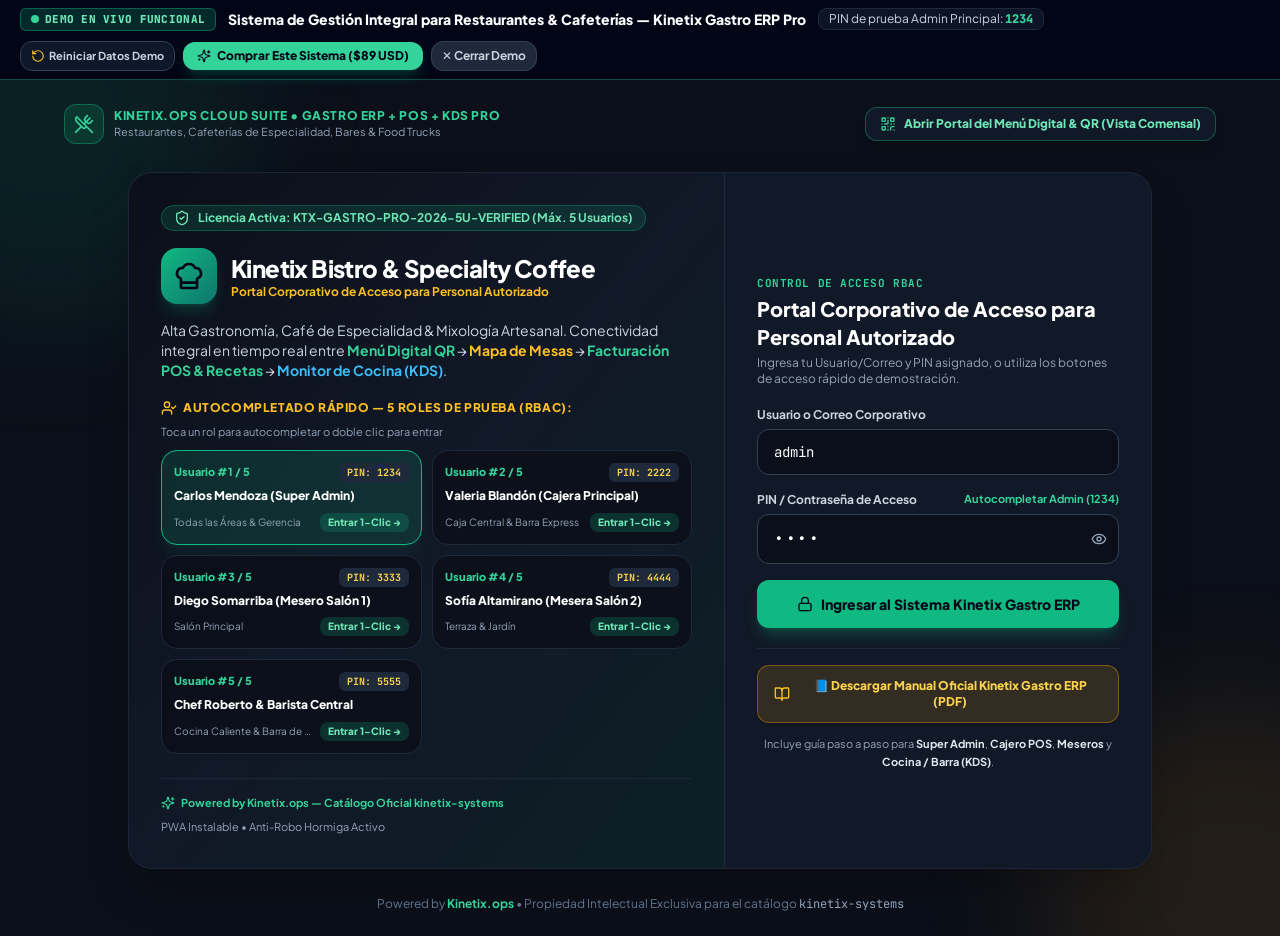
==== sistemas/gastro-erp/index.html @ 64ff5288 "feat(marketplace): add Kinetix Gastro ERP + POS + KDS Pro and scalable 3-col marketplace layout with" ====
<!doctype html>
<html lang="es" class="dark">
  <head>
    <meta charset="UTF-8" />
    <meta
      name="viewport"
      content="width=device-width, initial-scale=1.0, maximum-scale=5.0"
    />
    <meta name="theme-color" content="#0B0F19" />
    <meta
      name="description"
      content="Powered by Kinetix.ops — Sistema de Gestión Integral para Restaurantes & Cafeterías (ERP + POS + KDS Cloud & PWA Pro)"
    />
    <meta name="apple-mobile-web-app-capable" content="yes" />
    <meta
      name="apple-mobile-web-app-status-bar-style"
      content="black-translucent"
    />
    <meta name="apple-mobile-web-app-title" content="Kinetix Gastro ERP" />
    <link rel="icon" type="image/svg+xml" href="./kinetix-gastro-icon.svg" />
    <link rel="manifest" href="./manifest.json" />
    <link rel="preconnect" href="https://fonts.googleapis.com" />
    <link rel="preconnect" href="https://fonts.gstatic.com" crossorigin />
    <link
      href="https://fonts.googleapis.com/css2?family=JetBrains+Mono:wght@500;700;800&family=Plus+Jakarta+Sans:wght@400;500;600;700;800&display=swap"
      rel="stylesheet"
    />
    <title>
      Sistema de Gestión Integral para Restaurantes & Cafeterías — Kinetix Gastro ERP Pro
    </title>
    <script type="module" crossorigin src="./assets/index-q-E7dKR3.js"></script>
    <link rel="stylesheet" crossorigin href="./assets/index-CcGhxQI2.css">
  </head>
  <body class="bg-[#0B0F19] text-slate-100 antialiased selection:bg-emerald-500 selection:text-slate-950">
    <div id="root"></div>
  </body>
</html>
---- sistemas/gastro-erp/assets/index-CcGhxQI2.css ----
*,:before,:after{--tw-border-spacing-x: 0;--tw-border-spacing-y: 0;--tw-translate-x: 0;--tw-translate-y: 0;--tw-rotate: 0;--tw-skew-x: 0;--tw-skew-y: 0;--tw-scale-x: 1;--tw-scale-y: 1;--tw-pan-x: ;--tw-pan-y: ;--tw-pinch-zoom: ;--tw-scroll-snap-strictness: proximity;--tw-gradient-from-position: ;--tw-gradient-via-position: ;--tw-gradient-to-position: ;--tw-ordinal: ;--tw-slashed-zero: ;--tw-numeric-figure: ;--tw-numeric-spacing: ;--tw-numeric-fraction: ;--tw-ring-inset: ;--tw-ring-offset-width: 0px;--tw-ring-offset-color: #fff;--tw-ring-color: rgb(59 130 246 / .5);--tw-ring-offset-shadow: 0 0 #0000;--tw-ring-shadow: 0 0 #0000;--tw-shadow: 0 0 #0000;--tw-shadow-colored: 0 0 #0000;--tw-blur: ;--tw-brightness: ;--tw-contrast: ;--tw-grayscale: ;--tw-hue-rotate: ;--tw-invert: ;--tw-saturate: ;--tw-sepia: ;--tw-drop-shadow: ;--tw-backdrop-blur: ;--tw-backdrop-brightness: ;--tw-backdrop-contrast: ;--tw-backdrop-grayscale: ;--tw-backdrop-hue-rotate: ;--tw-backdrop-invert: ;--tw-backdrop-opacity: ;--tw-backdrop-saturate: ;--tw-backdrop-sepia: ;--tw-contain-size: ;--tw-contain-layout: ;--tw-contain-paint: ;--tw-contain-style: }::backdrop{--tw-border-spacing-x: 0;--tw-border-spacing-y: 0;--tw-translate-x: 0;--tw-translate-y: 0;--tw-rotate: 0;--tw-skew-x: 0;--tw-skew-y: 0;--tw-scale-x: 1;--tw-scale-y: 1;--tw-pan-x: ;--tw-pan-y: ;--tw-pinch-zoom: ;--tw-scroll-snap-strictness: proximity;--tw-gradient-from-position: ;--tw-gradient-via-position: ;--tw-gradient-to-position: ;--tw-ordinal: ;--tw-slashed-zero: ;--tw-numeric-figure: ;--tw-numeric-spacing: ;--tw-numeric-fraction: ;--tw-ring-inset: ;--tw-ring-offset-width: 0px;--tw-ring-offset-color: #fff;--tw-ring-color: rgb(59 130 246 / .5);--tw-ring-offset-shadow: 0 0 #0000;--tw-ring-shadow: 0 0 #0000;--tw-shadow: 0 0 #0000;--tw-shadow-colored: 0 0 #0000;--tw-blur: ;--tw-brightness: ;--tw-contrast: ;--tw-grayscale: ;--tw-hue-rotate: ;--tw-invert: ;--tw-saturate: ;--tw-sepia: ;--tw-drop-shadow: ;--tw-backdrop-blur: ;--tw-backdrop-brightness: ;--tw-backdrop-contrast: ;--tw-backdrop-grayscale: ;--tw-backdrop-hue-rotate: ;--tw-backdrop-invert: ;--tw-backdrop-opacity: ;--tw-backdrop-saturate: ;--tw-backdrop-sepia: ;--tw-contain-size: ;--tw-contain-layout: ;--tw-contain-paint: ;--tw-contain-style: }*,:before,:after{box-sizing:border-box;border-width:0;border-style:solid;border-color:#e5e7eb}:before,:after{--tw-content: ""}html,:host{line-height:1.5;-webkit-text-size-adjust:100%;-moz-tab-size:4;-o-tab-size:4;tab-size:4;font-family:Plus Jakarta Sans,Inter,system-ui,sans-serif;font-feature-settings:normal;font-variation-settings:normal;-webkit-tap-highlight-color:transparent}body{margin:0;line-height:inherit}hr{height:0;color:inherit;border-top-width:1px}abbr:where([title]){-webkit-text-decoration:underline dotted;text-decoration:underline dotted}h1,h2,h3,h4,h5,h6{font-size:inherit;font-weight:inherit}a{color:inherit;text-decoration:inherit}b,strong{font-weight:bolder}code,kbd,samp,pre{font-family:JetBrains Mono,monospace;font-feature-settings:normal;font-variation-settings:normal;font-size:1em}small{font-size:80%}sub,sup{font-size:75%;line-height:0;position:relative;vertical-align:baseline}sub{bottom:-.25em}sup{top:-.5em}table{text-indent:0;border-color:inherit;border-collapse:collapse}button,input,optgroup,select,textarea{font-family:inherit;font-feature-settings:inherit;font-variation-settings:inherit;font-size:100%;font-weight:inherit;line-height:inherit;letter-spacing:inherit;color:inherit;margin:0;padding:0}button,select{text-transform:none}button,input:where([type=button]),input:where([type=reset]),input:where([type=submit]){-webkit-appearance:button;background-color:transparent;background-image:none}:-moz-focusring{outline:auto}:-moz-ui-invalid{box-shadow:none}progress{vertical-align:baseline}::-webkit-inner-spin-button,::-webkit-outer-spin-button{height:auto}[type=search]{-webkit-appearance:textfield;outline-offset:-2px}::-webkit-search-decoration{-webkit-appearance:none}::-webkit-file-upload-button{-webkit-appearance:button;font:inherit}summary{display:list-item}blockquote,dl,dd,h1,h2,h3,h4,h5,h6,hr,figure,p,pre{margin:0}fieldset{margin:0;padding:0}legend{padding:0}ol,ul,menu{list-style:none;margin:0;padding:0}dialog{padding:0}textarea{resize:vertical}input::-moz-placeholder,textarea::-moz-placeholder{opacity:1;color:#9ca3af}input::placeholder,textarea::placeholder{opacity:1;color:#9ca3af}button,[role=button]{cursor:pointer}:disabled{cursor:default}img,svg,video,canvas,audio,iframe,embed,object{display:block;vertical-align:middle}img,video{max-width:100%;height:auto}[hidden]:where(:not([hidden=until-found])){display:none}html{font-family:Plus Jakarta Sans,system-ui,-apple-system,sans-serif;scroll-behavior:smooth}body{--tw-bg-opacity: 1;background-color:rgb(241 245 249 / var(--tw-bg-opacity, 1));--tw-text-opacity: 1;color:rgb(15 23 42 / var(--tw-text-opacity, 1));-webkit-font-smoothing:antialiased;-moz-osx-font-smoothing:grayscale}body:is(.dark *){--tw-bg-opacity: 1;background-color:rgb(11 15 25 / var(--tw-bg-opacity, 1));--tw-text-opacity: 1;color:rgb(241 245 249 / var(--tw-text-opacity, 1))}body{overflow-x:hidden}.pointer-events-none{pointer-events:none}.visible{visibility:visible}.fixed{position:fixed}.absolute{position:absolute}.relative{position:relative}.sticky{position:sticky}.inset-0{top:0;right:0;bottom:0;left:0}.inset-x-0{left:0;right:0}.-bottom-36{bottom:-9rem}.-left-36{left:-9rem}.-right-36{right:-9rem}.-top-36{top:-9rem}.bottom-0{bottom:0}.bottom-16{bottom:4rem}.bottom-2{bottom:.5rem}.bottom-2\.5{bottom:.625rem}.bottom-4{bottom:1rem}.left-2{left:.5rem}.left-2\.5{left:.625rem}.left-3{left:.75rem}.left-3\.5{left:.875rem}.left-4{left:1rem}.right-2{right:.5rem}.right-2\.5{right:.625rem}.right-3{right:.75rem}.right-4{right:1rem}.right-5{right:1.25rem}.top-0{top:0}.top-1\/2{top:50%}.top-2{top:.5rem}.top-2\.5{top:.625rem}.top-5{top:1.25rem}.top-\[41px\]{top:41px}.z-10{z-index:10}.z-30{z-index:30}.z-40{z-index:40}.z-50{z-index:50}.col-span-2{grid-column:span 2 / span 2}.mx-auto{margin-left:auto;margin-right:auto}.my-6{margin-top:1.5rem;margin-bottom:1.5rem}.my-auto{margin-top:auto;margin-bottom:auto}.mb-0\.5{margin-bottom:.125rem}.mb-1{margin-bottom:.25rem}.mb-1\.5{margin-bottom:.375rem}.mb-4{margin-bottom:1rem}.mb-5{margin-bottom:1.25rem}.mt-0\.5{margin-top:.125rem}.mt-1{margin-top:.25rem}.mt-5{margin-top:1.25rem}.line-clamp-2{overflow:hidden;display:-webkit-box;-webkit-box-orient:vertical;-webkit-line-clamp:2}.block{display:block}.inline-block{display:inline-block}.flex{display:flex}.inline-flex{display:inline-flex}.table{display:table}.grid{display:grid}.hidden{display:none}.h-10{height:2.5rem}.h-11{height:2.75rem}.h-12{height:3rem}.h-14{height:3.5rem}.h-2{height:.5rem}.h-2\.5{height:.625rem}.h-20{height:5rem}.h-28{height:7rem}.h-3{height:.75rem}.h-3\.5{height:.875rem}.h-36{height:9rem}.h-4{height:1rem}.h-44{height:11rem}.h-5{height:1.25rem}.h-6{height:1.5rem}.h-7{height:1.75rem}.h-8{height:2rem}.h-9{height:2.25rem}.h-96{height:24rem}.h-full{height:100%}.max-h-48{max-height:12rem}.max-h-56{max-height:14rem}.max-h-60{max-height:15rem}.max-h-64{max-height:16rem}.max-h-96{max-height:24rem}.max-h-\[520px\]{max-height:520px}.max-h-\[540px\]{max-height:540px}.max-h-\[560px\]{max-height:560px}.max-h-\[62vh\]{max-height:62vh}.max-h-\[640px\]{max-height:640px}.max-h-\[92vh\]{max-height:92vh}.min-h-\[calc\(100vh-44px\)\]{min-height:calc(100vh - 44px)}.min-h-screen{min-height:100vh}.w-10{width:2.5rem}.w-11{width:2.75rem}.w-12{width:3rem}.w-14{width:3.5rem}.w-16{width:4rem}.w-2{width:.5rem}.w-2\.5{width:.625rem}.w-20{width:5rem}.w-3{width:.75rem}.w-3\.5{width:.875rem}.w-4{width:1rem}.w-44{width:11rem}.w-5{width:1.25rem}.w-56{width:14rem}.w-6{width:1.5rem}.w-7{width:1.75rem}.w-8{width:2rem}.w-80{width:20rem}.w-9{width:2.25rem}.w-96{width:24rem}.w-\[240px\]{width:240px}.w-\[310px\]{width:310px}.w-full{width:100%}.min-w-0{min-width:0px}.max-w-2xl{max-width:42rem}.max-w-3xl{max-width:48rem}.max-w-5xl{max-width:64rem}.max-w-6xl{max-width:72rem}.max-w-\[140px\]{max-width:140px}.max-w-\[1600px\]{max-width:1600px}.max-w-\[180px\]{max-width:180px}.max-w-\[88vw\]{max-width:88vw}.max-w-full{max-width:100%}.max-w-lg{max-width:32rem}.max-w-md{max-width:28rem}.max-w-sm{max-width:24rem}.flex-1{flex:1 1 0%}.shrink-0{flex-shrink:0}.-translate-y-1\/2{--tw-translate-y: -50%;transform:translate(var(--tw-translate-x),var(--tw-translate-y)) rotate(var(--tw-rotate)) skew(var(--tw-skew-x)) skewY(var(--tw-skew-y)) scaleX(var(--tw-scale-x)) scaleY(var(--tw-scale-y))}.scale-\[1\.01\]{--tw-scale-x: 1.01;--tw-scale-y: 1.01;transform:translate(var(--tw-translate-x),var(--tw-translate-y)) rotate(var(--tw-rotate)) skew(var(--tw-skew-x)) skewY(var(--tw-skew-y)) scaleX(var(--tw-scale-x)) scaleY(var(--tw-scale-y))}@keyframes bounce{0%,to{transform:translateY(-25%);animation-timing-function:cubic-bezier(.8,0,1,1)}50%{transform:none;animation-timing-function:cubic-bezier(0,0,.2,1)}}.animate-bounce{animation:bounce 1s infinite}@keyframes ping{75%,to{transform:scale(2);opacity:0}}.animate-ping{animation:ping 1s cubic-bezier(0,0,.2,1) infinite}@keyframes pulse{50%{opacity:.5}}.animate-pulse{animation:pulse 2s cubic-bezier(.4,0,.6,1) infinite}@keyframes spin{to{transform:rotate(360deg)}}.animate-spin{animation:spin 1s linear infinite}.cursor-pointer{cursor:pointer}.select-none{-webkit-user-select:none;-moz-user-select:none;user-select:none}.grid-cols-1{grid-template-columns:repeat(1,minmax(0,1fr))}.grid-cols-2{grid-template-columns:repeat(2,minmax(0,1fr))}.grid-cols-3{grid-template-columns:repeat(3,minmax(0,1fr))}.flex-col{flex-direction:column}.flex-wrap{flex-wrap:wrap}.items-start{align-items:flex-start}.items-end{align-items:flex-end}.items-center{align-items:center}.justify-end{justify-content:flex-end}.justify-center{justify-content:center}.justify-between{justify-content:space-between}.justify-around{justify-content:space-around}.gap-0\.5{gap:.125rem}.gap-1{gap:.25rem}.gap-1\.5{gap:.375rem}.gap-2{gap:.5rem}.gap-2\.5{gap:.625rem}.gap-3{gap:.75rem}.gap-3\.5{gap:.875rem}.gap-4{gap:1rem}.gap-5{gap:1.25rem}.gap-6{gap:1.5rem}.space-y-0\.5>:not([hidden])~:not([hidden]){--tw-space-y-reverse: 0;margin-top:calc(.125rem * calc(1 - var(--tw-space-y-reverse)));margin-bottom:calc(.125rem * var(--tw-space-y-reverse))}.space-y-1>:not([hidden])~:not([hidden]){--tw-space-y-reverse: 0;margin-top:calc(.25rem * calc(1 - var(--tw-space-y-reverse)));margin-bottom:calc(.25rem * var(--tw-space-y-reverse))}.space-y-1\.5>:not([hidden])~:not([hidden]){--tw-space-y-reverse: 0;margin-top:calc(.375rem * calc(1 - var(--tw-space-y-reverse)));margin-bottom:calc(.375rem * var(--tw-space-y-reverse))}.space-y-2>:not([hidden])~:not([hidden]){--tw-space-y-reverse: 0;margin-top:calc(.5rem * calc(1 - var(--tw-space-y-reverse)));margin-bottom:calc(.5rem * var(--tw-space-y-reverse))}.space-y-2\.5>:not([hidden])~:not([hidden]){--tw-space-y-reverse: 0;margin-top:calc(.625rem * calc(1 - var(--tw-space-y-reverse)));margin-bottom:calc(.625rem * var(--tw-space-y-reverse))}.space-y-3>:not([hidden])~:not([hidden]){--tw-space-y-reverse: 0;margin-top:calc(.75rem * calc(1 - var(--tw-space-y-reverse)));margin-bottom:calc(.75rem * var(--tw-space-y-reverse))}.space-y-3\.5>:not([hidden])~:not([hidden]){--tw-space-y-reverse: 0;margin-top:calc(.875rem * calc(1 - var(--tw-space-y-reverse)));margin-bottom:calc(.875rem * var(--tw-space-y-reverse))}.space-y-4>:not([hidden])~:not([hidden]){--tw-space-y-reverse: 0;margin-top:calc(1rem * calc(1 - var(--tw-space-y-reverse)));margin-bottom:calc(1rem * var(--tw-space-y-reverse))}.space-y-5>:not([hidden])~:not([hidden]){--tw-space-y-reverse: 0;margin-top:calc(1.25rem * calc(1 - var(--tw-space-y-reverse)));margin-bottom:calc(1.25rem * var(--tw-space-y-reverse))}.space-y-6>:not([hidden])~:not([hidden]){--tw-space-y-reverse: 0;margin-top:calc(1.5rem * calc(1 - var(--tw-space-y-reverse)));margin-bottom:calc(1.5rem * var(--tw-space-y-reverse))}.space-y-8>:not([hidden])~:not([hidden]){--tw-space-y-reverse: 0;margin-top:calc(2rem * calc(1 - var(--tw-space-y-reverse)));margin-bottom:calc(2rem * var(--tw-space-y-reverse))}.overflow-hidden{overflow:hidden}.overflow-y-auto{overflow-y:auto}.truncate{overflow:hidden;text-overflow:ellipsis;white-space:nowrap}.whitespace-pre-line{white-space:pre-line}.break-words{overflow-wrap:break-word}.rounded{border-radius:.25rem}.rounded-2xl{border-radius:1rem}.rounded-3xl{border-radius:1.5rem}.rounded-full{border-radius:9999px}.rounded-lg{border-radius:.5rem}.rounded-md{border-radius:.375rem}.rounded-xl{border-radius:.75rem}.border{border-width:1px}.border-2{border-width:2px}.border-4{border-width:4px}.border-b{border-bottom-width:1px}.border-r{border-right-width:1px}.border-t{border-top-width:1px}.border-t-2{border-top-width:2px}.border-dashed{border-style:dashed}.border-amber-400{--tw-border-opacity: 1;border-color:rgb(251 191 36 / var(--tw-border-opacity, 1))}.border-amber-500{--tw-border-opacity: 1;border-color:rgb(245 158 11 / var(--tw-border-opacity, 1))}.border-amber-500\/30{border-color:#f59e0b4d}.border-amber-500\/40{border-color:#f59e0b66}.border-amber-500\/50{border-color:#f59e0b80}.border-amber-500\/60{border-color:#f59e0b99}.border-amber-500\/70{border-color:#f59e0bb3}.border-black{--tw-border-opacity: 1;border-color:rgb(0 0 0 / var(--tw-border-opacity, 1))}.border-emerald-400{--tw-border-opacity: 1;border-color:rgb(52 211 153 / var(--tw-border-opacity, 1))}.border-emerald-500{--tw-border-opacity: 1;border-color:rgb(16 185 129 / var(--tw-border-opacity, 1))}.border-emerald-500\/30{border-color:#10b9814d}.border-emerald-500\/40{border-color:#10b98166}.border-emerald-500\/50{border-color:#10b98180}.border-rose-500{--tw-border-opacity: 1;border-color:rgb(244 63 94 / var(--tw-border-opacity, 1))}.border-rose-500\/30{border-color:#f43f5e4d}.border-rose-500\/40{border-color:#f43f5e66}.border-rose-500\/50{border-color:#f43f5e80}.border-rose-500\/80{border-color:#f43f5ecc}.border-sky-400{--tw-border-opacity: 1;border-color:rgb(56 189 248 / var(--tw-border-opacity, 1))}.border-sky-500\/30{border-color:#0ea5e94d}.border-sky-500\/50{border-color:#0ea5e980}.border-sky-500\/60{border-color:#0ea5e999}.border-slate-200{--tw-border-opacity: 1;border-color:rgb(226 232 240 / var(--tw-border-opacity, 1))}.border-slate-300{--tw-border-opacity: 1;border-color:rgb(203 213 225 / var(--tw-border-opacity, 1))}.border-slate-300\/30{border-color:#cbd5e14d}.border-slate-300\/40{border-color:#cbd5e166}.border-slate-400{--tw-border-opacity: 1;border-color:rgb(148 163 184 / var(--tw-border-opacity, 1))}.border-slate-700{--tw-border-opacity: 1;border-color:rgb(51 65 85 / var(--tw-border-opacity, 1))}.border-slate-800{--tw-border-opacity: 1;border-color:rgb(30 41 59 / var(--tw-border-opacity, 1))}.border-slate-800\/80{border-color:#1e293bcc}.border-slate-800\/90{border-color:#1e293be6}.border-slate-900{--tw-border-opacity: 1;border-color:rgb(15 23 42 / var(--tw-border-opacity, 1))}.border-yellow-300\/80{border-color:#fde047cc}.bg-\[\#0B0F19\]{--tw-bg-opacity: 1;background-color:rgb(11 15 25 / var(--tw-bg-opacity, 1))}.bg-\[\#0B0F19\]\/85{background-color:#0b0f19d9}.bg-\[\#111827\]{--tw-bg-opacity: 1;background-color:rgb(17 24 39 / var(--tw-bg-opacity, 1))}.bg-amber-500{--tw-bg-opacity: 1;background-color:rgb(245 158 11 / var(--tw-bg-opacity, 1))}.bg-amber-500\/10{background-color:#f59e0b1a}.bg-amber-500\/15{background-color:#f59e0b26}.bg-amber-500\/20{background-color:#f59e0b33}.bg-amber-950\/95{background-color:#451a03f2}.bg-black\/25{background-color:#00000040}.bg-black\/75{background-color:#000000bf}.bg-black\/80{background-color:#000c}.bg-black\/85{background-color:#000000d9}.bg-emerald-400{--tw-bg-opacity: 1;background-color:rgb(52 211 153 / var(--tw-bg-opacity, 1))}.bg-emerald-500{--tw-bg-opacity: 1;background-color:rgb(16 185 129 / var(--tw-bg-opacity, 1))}.bg-emerald-500\/10{background-color:#10b9811a}.bg-emerald-500\/15{background-color:#10b98126}.bg-emerald-500\/20{background-color:#10b98133}.bg-emerald-500\/25{background-color:#10b98140}.bg-emerald-600{--tw-bg-opacity: 1;background-color:rgb(5 150 105 / var(--tw-bg-opacity, 1))}.bg-emerald-950\/95{background-color:#022c22f2}.bg-rose-500{--tw-bg-opacity: 1;background-color:rgb(244 63 94 / var(--tw-bg-opacity, 1))}.bg-rose-500\/10{background-color:#f43f5e1a}.bg-rose-500\/15{background-color:#f43f5e26}.bg-rose-500\/20{background-color:#f43f5e33}.bg-rose-500\/5{background-color:#f43f5e0d}.bg-rose-600{--tw-bg-opacity: 1;background-color:rgb(225 29 72 / var(--tw-bg-opacity, 1))}.bg-rose-950\/95{background-color:#4c0519f2}.bg-sky-400{--tw-bg-opacity: 1;background-color:rgb(56 189 248 / var(--tw-bg-opacity, 1))}.bg-sky-500{--tw-bg-opacity: 1;background-color:rgb(14 165 233 / var(--tw-bg-opacity, 1))}.bg-sky-500\/15{background-color:#0ea5e926}.bg-sky-500\/20{background-color:#0ea5e933}.bg-sky-950\/95{background-color:#082f49f2}.bg-slate-100{--tw-bg-opacity: 1;background-color:rgb(241 245 249 / var(--tw-bg-opacity, 1))}.bg-slate-100\/50{background-color:#f1f5f980}.bg-slate-200{--tw-bg-opacity: 1;background-color:rgb(226 232 240 / var(--tw-bg-opacity, 1))}.bg-slate-50{--tw-bg-opacity: 1;background-color:rgb(248 250 252 / var(--tw-bg-opacity, 1))}.bg-slate-50\/70{background-color:#f8fafcb3}.bg-slate-700{--tw-bg-opacity: 1;background-color:rgb(51 65 85 / var(--tw-bg-opacity, 1))}.bg-slate-800{--tw-bg-opacity: 1;background-color:rgb(30 41 59 / var(--tw-bg-opacity, 1))}.bg-slate-800\/80{background-color:#1e293bcc}.bg-slate-900{--tw-bg-opacity: 1;background-color:rgb(15 23 42 / var(--tw-bg-opacity, 1))}.bg-slate-900\/90{background-color:#0f172ae6}.bg-slate-950{--tw-bg-opacity: 1;background-color:rgb(2 6 23 / var(--tw-bg-opacity, 1))}.bg-slate-950\/20{background-color:#02061733}.bg-slate-950\/80{background-color:#020617cc}.bg-slate-950\/85{background-color:#020617d9}.bg-slate-950\/90{background-color:#020617e6}.bg-slate-950\/95{background-color:#020617f2}.bg-transparent{background-color:transparent}.bg-white{--tw-bg-opacity: 1;background-color:rgb(255 255 255 / var(--tw-bg-opacity, 1))}.bg-white\/95{background-color:#fffffff2}.bg-gradient-to-br{background-image:linear-gradient(to bottom right,var(--tw-gradient-stops))}.bg-gradient-to-r{background-image:linear-gradient(to right,var(--tw-gradient-stops))}.from-\[\#0B0F19\]{--tw-gradient-from: #0B0F19 var(--tw-gradient-from-position);--tw-gradient-to: rgb(11 15 25 / 0) var(--tw-gradient-to-position);--tw-gradient-stops: var(--tw-gradient-from), var(--tw-gradient-to)}.from-\[\#111827\]{--tw-gradient-from: #111827 var(--tw-gradient-from-position);--tw-gradient-to: rgb(17 24 39 / 0) var(--tw-gradient-to-position);--tw-gradient-stops: var(--tw-gradient-from), var(--tw-gradient-to)}.from-\[\#ffc439\]{--tw-gradient-from: #ffc439 var(--tw-gradient-from-position);--tw-gradient-to: rgb(255 196 57 / 0) var(--tw-gradient-to-position);--tw-gradient-stops: var(--tw-gradient-from), var(--tw-gradient-to)}.from-emerald-400{--tw-gradient-from: #34d399 var(--tw-gradient-from-position);--tw-gradient-to: rgb(52 211 153 / 0) var(--tw-gradient-to-position);--tw-gradient-stops: var(--tw-gradient-from), var(--tw-gradient-to)}.from-emerald-500{--tw-gradient-from: #10b981 var(--tw-gradient-from-position);--tw-gradient-to: rgb(16 185 129 / 0) var(--tw-gradient-to-position);--tw-gradient-stops: var(--tw-gradient-from), var(--tw-gradient-to)}.via-\[\#0B0F19\]{--tw-gradient-to: rgb(11 15 25 / 0) var(--tw-gradient-to-position);--tw-gradient-stops: var(--tw-gradient-from), #0B0F19 var(--tw-gradient-via-position), var(--tw-gradient-to)}.via-\[\#111827\]{--tw-gradient-to: rgb(17 24 39 / 0) var(--tw-gradient-to-position);--tw-gradient-stops: var(--tw-gradient-from), #111827 var(--tw-gradient-via-position), var(--tw-gradient-to)}.via-\[\#ffb700\]{--tw-gradient-to: rgb(255 183 0 / 0) var(--tw-gradient-to-position);--tw-gradient-stops: var(--tw-gradient-from), #ffb700 var(--tw-gradient-via-position), var(--tw-gradient-to)}.via-teal-300{--tw-gradient-to: rgb(94 234 212 / 0) var(--tw-gradient-to-position);--tw-gradient-stops: var(--tw-gradient-from), #5eead4 var(--tw-gradient-via-position), var(--tw-gradient-to)}.to-\[\#f59e0b\]{--tw-gradient-to: #f59e0b var(--tw-gradient-to-position)}.to-cyan-400{--tw-gradient-to: #22d3ee var(--tw-gradient-to-position)}.to-emerald-950\/35{--tw-gradient-to: rgb(2 44 34 / .35) var(--tw-gradient-to-position)}.to-emerald-950\/60{--tw-gradient-to: rgb(2 44 34 / .6) var(--tw-gradient-to-position)}.to-emerald-950\/70{--tw-gradient-to: rgb(2 44 34 / .7) var(--tw-gradient-to-position)}.to-slate-900{--tw-gradient-to: #0f172a var(--tw-gradient-to-position)}.to-teal-700{--tw-gradient-to: #0f766e var(--tw-gradient-to-position)}.fill-amber-400{fill:#fbbf24}.object-contain{-o-object-fit:contain;object-fit:contain}.object-cover{-o-object-fit:cover;object-fit:cover}.p-1{padding:.25rem}.p-1\.5{padding:.375rem}.p-10{padding:2.5rem}.p-12{padding:3rem}.p-2{padding:.5rem}.p-2\.5{padding:.625rem}.p-3{padding:.75rem}.p-3\.5{padding:.875rem}.p-4{padding:1rem}.p-5{padding:1.25rem}.p-6{padding:1.5rem}.p-8{padding:2rem}.px-1{padding-left:.25rem;padding-right:.25rem}.px-1\.5{padding-left:.375rem;padding-right:.375rem}.px-2{padding-left:.5rem;padding-right:.5rem}.px-2\.5{padding-left:.625rem;padding-right:.625rem}.px-3{padding-left:.75rem;padding-right:.75rem}.px-3\.5{padding-left:.875rem;padding-right:.875rem}.px-4{padding-left:1rem;padding-right:1rem}.px-5{padding-left:1.25rem;padding-right:1.25rem}.px-6{padding-left:1.5rem;padding-right:1.5rem}.py-0\.5{padding-top:.125rem;padding-bottom:.125rem}.py-1{padding-top:.25rem;padding-bottom:.25rem}.py-1\.5{padding-top:.375rem;padding-bottom:.375rem}.py-10{padding-top:2.5rem;padding-bottom:2.5rem}.py-2{padding-top:.5rem;padding-bottom:.5rem}.py-2\.5{padding-top:.625rem;padding-bottom:.625rem}.py-3{padding-top:.75rem;padding-bottom:.75rem}.py-3\.5{padding-top:.875rem;padding-bottom:.875rem}.py-4{padding-top:1rem;padding-bottom:1rem}.pb-1{padding-bottom:.25rem}.pb-16{padding-bottom:4rem}.pb-2{padding-bottom:.5rem}.pb-2\.5{padding-bottom:.625rem}.pb-3{padding-bottom:.75rem}.pb-3\.5{padding-bottom:.875rem}.pb-4{padding-bottom:1rem}.pl-10{padding-left:2.5rem}.pl-2{padding-left:.5rem}.pl-4{padding-left:1rem}.pl-8{padding-left:2rem}.pl-9{padding-left:2.25rem}.pr-1{padding-right:.25rem}.pr-10{padding-right:2.5rem}.pr-2{padding-right:.5rem}.pr-3{padding-right:.75rem}.pr-4{padding-right:1rem}.pt-0\.5{padding-top:.125rem}.pt-1{padding-top:.25rem}.pt-1\.5{padding-top:.375rem}.pt-2{padding-top:.5rem}.pt-3{padding-top:.75rem}.pt-4{padding-top:1rem}.pt-6{padding-top:1.5rem}.text-left{text-align:left}.text-center{text-align:center}.text-right{text-align:right}.font-mono{font-family:JetBrains Mono,monospace}.font-sans{font-family:Plus Jakarta Sans,Inter,system-ui,sans-serif}.text-2xl{font-size:1.5rem;line-height:2rem}.text-3xl{font-size:1.875rem;line-height:2.25rem}.text-\[10px\]{font-size:10px}.text-\[11px\]{font-size:11px}.text-\[8px\]{font-size:8px}.text-\[9px\]{font-size:9px}.text-base{font-size:1rem;line-height:1.5rem}.text-lg{font-size:1.125rem;line-height:1.75rem}.text-sm{font-size:.875rem;line-height:1.25rem}.text-xl{font-size:1.25rem;line-height:1.75rem}.text-xs{font-size:.75rem;line-height:1rem}.font-black{font-weight:900}.font-bold{font-weight:700}.font-extrabold{font-weight:800}.font-semibold{font-weight:600}.uppercase{text-transform:uppercase}.italic{font-style:italic}.leading-none{line-height:1}.leading-relaxed{line-height:1.625}.leading-snug{line-height:1.375}.leading-tight{line-height:1.25}.tracking-tight{letter-spacing:-.025em}.tracking-wide{letter-spacing:.025em}.tracking-wider{letter-spacing:.05em}.tracking-widest{letter-spacing:.1em}.text-amber-200{--tw-text-opacity: 1;color:rgb(253 230 138 / var(--tw-text-opacity, 1))}.text-amber-300{--tw-text-opacity: 1;color:rgb(252 211 77 / var(--tw-text-opacity, 1))}.text-amber-400{--tw-text-opacity: 1;color:rgb(251 191 36 / var(--tw-text-opacity, 1))}.text-amber-500{--tw-text-opacity: 1;color:rgb(245 158 11 / var(--tw-text-opacity, 1))}.text-amber-600{--tw-text-opacity: 1;color:rgb(217 119 6 / var(--tw-text-opacity, 1))}.text-amber-700{--tw-text-opacity: 1;color:rgb(180 83 9 / var(--tw-text-opacity, 1))}.text-black{--tw-text-opacity: 1;color:rgb(0 0 0 / var(--tw-text-opacity, 1))}.text-emerald-200{--tw-text-opacity: 1;color:rgb(167 243 208 / var(--tw-text-opacity, 1))}.text-emerald-300{--tw-text-opacity: 1;color:rgb(110 231 183 / var(--tw-text-opacity, 1))}.text-emerald-400{--tw-text-opacity: 1;color:rgb(52 211 153 / var(--tw-text-opacity, 1))}.text-emerald-500{--tw-text-opacity: 1;color:rgb(16 185 129 / var(--tw-text-opacity, 1))}.text-emerald-600{--tw-text-opacity: 1;color:rgb(5 150 105 / var(--tw-text-opacity, 1))}.text-emerald-700{--tw-text-opacity: 1;color:rgb(4 120 87 / var(--tw-text-opacity, 1))}.text-emerald-800{--tw-text-opacity: 1;color:rgb(6 95 70 / var(--tw-text-opacity, 1))}.text-rose-200{--tw-text-opacity: 1;color:rgb(254 205 211 / var(--tw-text-opacity, 1))}.text-rose-300{--tw-text-opacity: 1;color:rgb(253 164 175 / var(--tw-text-opacity, 1))}.text-rose-400{--tw-text-opacity: 1;color:rgb(251 113 133 / var(--tw-text-opacity, 1))}.text-rose-500{--tw-text-opacity: 1;color:rgb(244 63 94 / var(--tw-text-opacity, 1))}.text-rose-600{--tw-text-opacity: 1;color:rgb(225 29 72 / var(--tw-text-opacity, 1))}.text-rose-700{--tw-text-opacity: 1;color:rgb(190 18 60 / var(--tw-text-opacity, 1))}.text-sky-200{--tw-text-opacity: 1;color:rgb(186 230 253 / var(--tw-text-opacity, 1))}.text-sky-400{--tw-text-opacity: 1;color:rgb(56 189 248 / var(--tw-text-opacity, 1))}.text-sky-600{--tw-text-opacity: 1;color:rgb(2 132 199 / var(--tw-text-opacity, 1))}.text-slate-100{--tw-text-opacity: 1;color:rgb(241 245 249 / var(--tw-text-opacity, 1))}.text-slate-200{--tw-text-opacity: 1;color:rgb(226 232 240 / var(--tw-text-opacity, 1))}.text-slate-300{--tw-text-opacity: 1;color:rgb(203 213 225 / var(--tw-text-opacity, 1))}.text-slate-400{--tw-text-opacity: 1;color:rgb(148 163 184 / var(--tw-text-opacity, 1))}.text-slate-500{--tw-text-opacity: 1;color:rgb(100 116 139 / var(--tw-text-opacity, 1))}.text-slate-600{--tw-text-opacity: 1;color:rgb(71 85 105 / var(--tw-text-opacity, 1))}.text-slate-700{--tw-text-opacity: 1;color:rgb(51 65 85 / var(--tw-text-opacity, 1))}.text-slate-800{--tw-text-opacity: 1;color:rgb(30 41 59 / var(--tw-text-opacity, 1))}.text-slate-900{--tw-text-opacity: 1;color:rgb(15 23 42 / var(--tw-text-opacity, 1))}.text-slate-950{--tw-text-opacity: 1;color:rgb(2 6 23 / var(--tw-text-opacity, 1))}.text-white{--tw-text-opacity: 1;color:rgb(255 255 255 / var(--tw-text-opacity, 1))}.line-through{text-decoration-line:line-through}.antialiased{-webkit-font-smoothing:antialiased;-moz-osx-font-smoothing:grayscale}.opacity-50{opacity:.5}.opacity-65{opacity:.65}.opacity-75{opacity:.75}.opacity-80{opacity:.8}.opacity-90{opacity:.9}.shadow{--tw-shadow: 0 1px 3px 0 rgb(0 0 0 / .1), 0 1px 2px -1px rgb(0 0 0 / .1);--tw-shadow-colored: 0 1px 3px 0 var(--tw-shadow-color), 0 1px 2px -1px var(--tw-shadow-color);box-shadow:var(--tw-ring-offset-shadow, 0 0 #0000),var(--tw-ring-shadow, 0 0 #0000),var(--tw-shadow)}.shadow-2xl{--tw-shadow: 0 25px 50px -12px rgb(0 0 0 / .25);--tw-shadow-colored: 0 25px 50px -12px var(--tw-shadow-color);box-shadow:var(--tw-ring-offset-shadow, 0 0 #0000),var(--tw-ring-shadow, 0 0 #0000),var(--tw-shadow)}.shadow-inner{--tw-shadow: inset 0 2px 4px 0 rgb(0 0 0 / .05);--tw-shadow-colored: inset 0 2px 4px 0 var(--tw-shadow-color);box-shadow:var(--tw-ring-offset-shadow, 0 0 #0000),var(--tw-ring-shadow, 0 0 #0000),var(--tw-shadow)}.shadow-lg{--tw-shadow: 0 10px 15px -3px rgb(0 0 0 / .1), 0 4px 6px -4px rgb(0 0 0 / .1);--tw-shadow-colored: 0 10px 15px -3px var(--tw-shadow-color), 0 4px 6px -4px var(--tw-shadow-color);box-shadow:var(--tw-ring-offset-shadow, 0 0 #0000),var(--tw-ring-shadow, 0 0 #0000),var(--tw-shadow)}.shadow-md{--tw-shadow: 0 4px 6px -1px rgb(0 0 0 / .1), 0 2px 4px -2px rgb(0 0 0 / .1);--tw-shadow-colored: 0 4px 6px -1px var(--tw-shadow-color), 0 2px 4px -2px var(--tw-shadow-color);box-shadow:var(--tw-ring-offset-shadow, 0 0 #0000),var(--tw-ring-shadow, 0 0 #0000),var(--tw-shadow)}.shadow-sm{--tw-shadow: 0 1px 2px 0 rgb(0 0 0 / .05);--tw-shadow-colored: 0 1px 2px 0 var(--tw-shadow-color);box-shadow:var(--tw-ring-offset-shadow, 0 0 #0000),var(--tw-ring-shadow, 0 0 #0000),var(--tw-shadow)}.shadow-xl{--tw-shadow: 0 20px 25px -5px rgb(0 0 0 / .1), 0 8px 10px -6px rgb(0 0 0 / .1);--tw-shadow-colored: 0 20px 25px -5px var(--tw-shadow-color), 0 8px 10px -6px var(--tw-shadow-color);box-shadow:var(--tw-ring-offset-shadow, 0 0 #0000),var(--tw-ring-shadow, 0 0 #0000),var(--tw-shadow)}.shadow-amber-500\/20{--tw-shadow-color: rgb(245 158 11 / .2);--tw-shadow: var(--tw-shadow-colored)}.shadow-amber-500\/25{--tw-shadow-color: rgb(245 158 11 / .25);--tw-shadow: var(--tw-shadow-colored)}.shadow-emerald-500\/10{--tw-shadow-color: rgb(16 185 129 / .1);--tw-shadow: var(--tw-shadow-colored)}.shadow-emerald-500\/20{--tw-shadow-color: rgb(16 185 129 / .2);--tw-shadow: var(--tw-shadow-colored)}.shadow-emerald-500\/25{--tw-shadow-color: rgb(16 185 129 / .25);--tw-shadow: var(--tw-shadow-colored)}.shadow-emerald-600\/20{--tw-shadow-color: rgb(5 150 105 / .2);--tw-shadow: var(--tw-shadow-colored)}.shadow-sky-400\/20{--tw-shadow-color: rgb(56 189 248 / .2);--tw-shadow: var(--tw-shadow-colored)}.ring-2{--tw-ring-offset-shadow: var(--tw-ring-inset) 0 0 0 var(--tw-ring-offset-width) var(--tw-ring-offset-color);--tw-ring-shadow: var(--tw-ring-inset) 0 0 0 calc(2px + var(--tw-ring-offset-width)) var(--tw-ring-color);box-shadow:var(--tw-ring-offset-shadow),var(--tw-ring-shadow),var(--tw-shadow, 0 0 #0000)}.ring-white{--tw-ring-opacity: 1;--tw-ring-color: rgb(255 255 255 / var(--tw-ring-opacity, 1))}.blur-3xl{--tw-blur: blur(64px);filter:var(--tw-blur) var(--tw-brightness) var(--tw-contrast) var(--tw-grayscale) var(--tw-hue-rotate) var(--tw-invert) var(--tw-saturate) var(--tw-sepia) var(--tw-drop-shadow)}.filter{filter:var(--tw-blur) var(--tw-brightness) var(--tw-contrast) var(--tw-grayscale) var(--tw-hue-rotate) var(--tw-invert) var(--tw-saturate) var(--tw-sepia) var(--tw-drop-shadow)}.backdrop-blur-md{--tw-backdrop-blur: blur(12px);-webkit-backdrop-filter:var(--tw-backdrop-blur) var(--tw-backdrop-brightness) var(--tw-backdrop-contrast) var(--tw-backdrop-grayscale) var(--tw-backdrop-hue-rotate) var(--tw-backdrop-invert) var(--tw-backdrop-opacity) var(--tw-backdrop-saturate) var(--tw-backdrop-sepia);backdrop-filter:var(--tw-backdrop-blur) var(--tw-backdrop-brightness) var(--tw-backdrop-contrast) var(--tw-backdrop-grayscale) var(--tw-backdrop-hue-rotate) var(--tw-backdrop-invert) var(--tw-backdrop-opacity) var(--tw-backdrop-saturate) var(--tw-backdrop-sepia)}.backdrop-blur-sm{--tw-backdrop-blur: blur(4px);-webkit-backdrop-filter:var(--tw-backdrop-blur) var(--tw-backdrop-brightness) var(--tw-backdrop-contrast) var(--tw-backdrop-grayscale) var(--tw-backdrop-hue-rotate) var(--tw-backdrop-invert) var(--tw-backdrop-opacity) var(--tw-backdrop-saturate) var(--tw-backdrop-sepia);backdrop-filter:var(--tw-backdrop-blur) var(--tw-backdrop-brightness) var(--tw-backdrop-contrast) var(--tw-backdrop-grayscale) var(--tw-backdrop-hue-rotate) var(--tw-backdrop-invert) var(--tw-backdrop-opacity) var(--tw-backdrop-saturate) var(--tw-backdrop-sepia)}.transition{transition-property:color,background-color,border-color,text-decoration-color,fill,stroke,opacity,box-shadow,transform,filter,backdrop-filter;transition-timing-function:cubic-bezier(.4,0,.2,1);transition-duration:.15s}.transition-all{transition-property:all;transition-timing-function:cubic-bezier(.4,0,.2,1);transition-duration:.15s}.transition-colors{transition-property:color,background-color,border-color,text-decoration-color,fill,stroke;transition-timing-function:cubic-bezier(.4,0,.2,1);transition-duration:.15s}.duration-300{transition-duration:.3s}.duration-500{transition-duration:.5s}.font-mono-num{font-family:JetBrains Mono,monospace;font-variant-numeric:tabular-nums}::-webkit-scrollbar{width:8px;height:8px}::-webkit-scrollbar-track{background:#0f172a73}::-webkit-scrollbar-thumb{background:#10b98173;border-radius:9999px}::-webkit-scrollbar-thumb:hover{background:#10b981cc}html:not(.dark) ::-webkit-scrollbar-track{background:#e2e8f0}html:not(.dark) ::-webkit-scrollbar-thumb{background:#94a3b8}@keyframes pulse-emerald-glow{0%,to{box-shadow:0 0 #10b9818c}50%{box-shadow:0 0 0 8px #10b98100}}.animate-ready-glow{animation:pulse-emerald-glow 1.8s infinite}@keyframes pulse-coral-glow{0%,to{box-shadow:0 0 #ef444499}50%{box-shadow:0 0 0 8px #ef444400}}.animate-late-glow{animation:pulse-coral-glow 1.4s infinite}@media print{.no-print{display:none!important}body{background:#fff!important;color:#000!important}body.printing-ticket #app-shell-root,body.printing-manual #app-shell-root{display:none!important}body.printing-ticket #thermal-ticket-print-area{display:block!important;position:static!important;width:100%!important;max-width:80mm!important;margin:0 auto!important;padding:4mm!important;background:#fff!important;color:#000!important;box-shadow:none!important}body.printing-manual #official-manual-print-area{display:block!important;position:static!important;width:100%!important;margin:0!important;padding:0!important;background:#fff!important;color:#0f172a!important}.print-page-break{page-break-before:always;-moz-column-break-before:page;break-before:page}}.selection\:bg-emerald-500 *::-moz-selection{--tw-bg-opacity: 1;background-color:rgb(16 185 129 / var(--tw-bg-opacity, 1))}.selection\:bg-emerald-500 *::selection{--tw-bg-opacity: 1;background-color:rgb(16 185 129 / var(--tw-bg-opacity, 1))}.selection\:text-slate-950 *::-moz-selection{--tw-text-opacity: 1;color:rgb(2 6 23 / var(--tw-text-opacity, 1))}.selection\:text-slate-950 *::selection{--tw-text-opacity: 1;color:rgb(2 6 23 / var(--tw-text-opacity, 1))}.selection\:bg-emerald-500::-moz-selection{--tw-bg-opacity: 1;background-color:rgb(16 185 129 / var(--tw-bg-opacity, 1))}.selection\:bg-emerald-500::selection{--tw-bg-opacity: 1;background-color:rgb(16 185 129 / var(--tw-bg-opacity, 1))}.selection\:text-slate-950::-moz-selection{--tw-text-opacity: 1;color:rgb(2 6 23 / var(--tw-text-opacity, 1))}.selection\:text-slate-950::selection{--tw-text-opacity: 1;color:rgb(2 6 23 / var(--tw-text-opacity, 1))}.hover\:border-amber-400:hover{--tw-border-opacity: 1;border-color:rgb(251 191 36 / var(--tw-border-opacity, 1))}.hover\:border-amber-500\/50:hover{border-color:#f59e0b80}.hover\:border-emerald-400:hover{--tw-border-opacity: 1;border-color:rgb(52 211 153 / var(--tw-border-opacity, 1))}.hover\:border-emerald-500:hover{--tw-border-opacity: 1;border-color:rgb(16 185 129 / var(--tw-border-opacity, 1))}.hover\:border-emerald-500\/40:hover{border-color:#10b98166}.hover\:border-emerald-500\/50:hover{border-color:#10b98180}.hover\:border-emerald-500\/60:hover{border-color:#10b98199}.hover\:border-rose-500\/40:hover{border-color:#f43f5e66}.hover\:border-sky-400:hover{--tw-border-opacity: 1;border-color:rgb(56 189 248 / var(--tw-border-opacity, 1))}.hover\:border-slate-700:hover{--tw-border-opacity: 1;border-color:rgb(51 65 85 / var(--tw-border-opacity, 1))}.hover\:bg-amber-400:hover{--tw-bg-opacity: 1;background-color:rgb(251 191 36 / var(--tw-bg-opacity, 1))}.hover\:bg-amber-500\/20:hover{background-color:#f59e0b33}.hover\:bg-amber-500\/25:hover{background-color:#f59e0b40}.hover\:bg-emerald-300:hover{--tw-bg-opacity: 1;background-color:rgb(110 231 183 / var(--tw-bg-opacity, 1))}.hover\:bg-emerald-400:hover{--tw-bg-opacity: 1;background-color:rgb(52 211 153 / var(--tw-bg-opacity, 1))}.hover\:bg-emerald-500:hover{--tw-bg-opacity: 1;background-color:rgb(16 185 129 / var(--tw-bg-opacity, 1))}.hover\:bg-emerald-500\/20:hover{background-color:#10b98133}.hover\:bg-emerald-500\/25:hover{background-color:#10b98140}.hover\:bg-emerald-950\/70:hover{background-color:#022c22b3}.hover\:bg-rose-500:hover{--tw-bg-opacity: 1;background-color:rgb(244 63 94 / var(--tw-bg-opacity, 1))}.hover\:bg-rose-500\/20:hover{background-color:#f43f5e33}.hover\:bg-rose-600:hover{--tw-bg-opacity: 1;background-color:rgb(225 29 72 / var(--tw-bg-opacity, 1))}.hover\:bg-sky-300:hover{--tw-bg-opacity: 1;background-color:rgb(125 211 252 / var(--tw-bg-opacity, 1))}.hover\:bg-sky-400:hover{--tw-bg-opacity: 1;background-color:rgb(56 189 248 / var(--tw-bg-opacity, 1))}.hover\:bg-slate-100:hover{--tw-bg-opacity: 1;background-color:rgb(241 245 249 / var(--tw-bg-opacity, 1))}.hover\:bg-slate-200:hover{--tw-bg-opacity: 1;background-color:rgb(226 232 240 / var(--tw-bg-opacity, 1))}.hover\:bg-slate-700:hover{--tw-bg-opacity: 1;background-color:rgb(51 65 85 / var(--tw-bg-opacity, 1))}.hover\:bg-slate-800:hover{--tw-bg-opacity: 1;background-color:rgb(30 41 59 / var(--tw-bg-opacity, 1))}.hover\:bg-slate-900:hover{--tw-bg-opacity: 1;background-color:rgb(15 23 42 / var(--tw-bg-opacity, 1))}.hover\:text-emerald-600:hover{--tw-text-opacity: 1;color:rgb(5 150 105 / var(--tw-text-opacity, 1))}.hover\:text-rose-300:hover{--tw-text-opacity: 1;color:rgb(253 164 175 / var(--tw-text-opacity, 1))}.hover\:text-slate-950:hover{--tw-text-opacity: 1;color:rgb(2 6 23 / var(--tw-text-opacity, 1))}.hover\:text-white:hover{--tw-text-opacity: 1;color:rgb(255 255 255 / var(--tw-text-opacity, 1))}.hover\:underline:hover{text-decoration-line:underline}.hover\:brightness-105:hover{--tw-brightness: brightness(1.05);filter:var(--tw-blur) var(--tw-brightness) var(--tw-contrast) var(--tw-grayscale) var(--tw-hue-rotate) var(--tw-invert) var(--tw-saturate) var(--tw-sepia) var(--tw-drop-shadow)}.focus\:border-emerald-500:focus{--tw-border-opacity: 1;border-color:rgb(16 185 129 / var(--tw-border-opacity, 1))}.focus\:outline-none:focus{outline:2px solid transparent;outline-offset:2px}.active\:scale-\[0\.99\]:active{--tw-scale-x: .99;--tw-scale-y: .99;transform:translate(var(--tw-translate-x),var(--tw-translate-y)) rotate(var(--tw-rotate)) skew(var(--tw-skew-x)) skewY(var(--tw-skew-y)) scaleX(var(--tw-scale-x)) scaleY(var(--tw-scale-y))}.disabled\:opacity-40:disabled{opacity:.4}.group:hover .group-hover\:scale-105{--tw-scale-x: 1.05;--tw-scale-y: 1.05;transform:translate(var(--tw-translate-x),var(--tw-translate-y)) rotate(var(--tw-rotate)) skew(var(--tw-skew-x)) skewY(var(--tw-skew-y)) scaleX(var(--tw-scale-x)) scaleY(var(--tw-scale-y))}.dark\:border-slate-700:is(.dark *){--tw-border-opacity: 1;border-color:rgb(51 65 85 / var(--tw-border-opacity, 1))}.dark\:border-slate-700\/60:is(.dark *){border-color:#33415599}.dark\:border-slate-800:is(.dark *){--tw-border-opacity: 1;border-color:rgb(30 41 59 / var(--tw-border-opacity, 1))}.dark\:border-slate-800\/90:is(.dark *){border-color:#1e293be6}.dark\:bg-\[\#0B0F19\]:is(.dark *){--tw-bg-opacity: 1;background-color:rgb(11 15 25 / var(--tw-bg-opacity, 1))}.dark\:bg-\[\#0B0F19\]\/60:is(.dark *){background-color:#0b0f1999}.dark\:bg-\[\#0B0F19\]\/70:is(.dark *){background-color:#0b0f19b3}.dark\:bg-\[\#111827\]:is(.dark *){--tw-bg-opacity: 1;background-color:rgb(17 24 39 / var(--tw-bg-opacity, 1))}.dark\:bg-\[\#111827\]\/95:is(.dark *){background-color:#111827f2}.dark\:bg-slate-800:is(.dark *){--tw-bg-opacity: 1;background-color:rgb(30 41 59 / var(--tw-bg-opacity, 1))}.dark\:bg-slate-900\/40:is(.dark *){background-color:#0f172a66}.dark\:text-amber-300:is(.dark *){--tw-text-opacity: 1;color:rgb(252 211 77 / var(--tw-text-opacity, 1))}.dark\:text-amber-400:is(.dark *){--tw-text-opacity: 1;color:rgb(251 191 36 / var(--tw-text-opacity, 1))}.dark\:text-emerald-300:is(.dark *){--tw-text-opacity: 1;color:rgb(110 231 183 / var(--tw-text-opacity, 1))}.dark\:text-emerald-400:is(.dark *){--tw-text-opacity: 1;color:rgb(52 211 153 / var(--tw-text-opacity, 1))}.dark\:text-rose-300:is(.dark *){--tw-text-opacity: 1;color:rgb(253 164 175 / var(--tw-text-opacity, 1))}.dark\:text-rose-400:is(.dark *){--tw-text-opacity: 1;color:rgb(251 113 133 / var(--tw-text-opacity, 1))}.dark\:text-sky-300:is(.dark *){--tw-text-opacity: 1;color:rgb(125 211 252 / var(--tw-text-opacity, 1))}.dark\:text-sky-400:is(.dark *){--tw-text-opacity: 1;color:rgb(56 189 248 / var(--tw-text-opacity, 1))}.dark\:text-slate-100:is(.dark *){--tw-text-opacity: 1;color:rgb(241 245 249 / var(--tw-text-opacity, 1))}.dark\:text-slate-200:is(.dark *){--tw-text-opacity: 1;color:rgb(226 232 240 / var(--tw-text-opacity, 1))}.dark\:text-slate-300:is(.dark *){--tw-text-opacity: 1;color:rgb(203 213 225 / var(--tw-text-opacity, 1))}.dark\:text-slate-400:is(.dark *){--tw-text-opacity: 1;color:rgb(148 163 184 / var(--tw-text-opacity, 1))}.dark\:text-white:is(.dark *){--tw-text-opacity: 1;color:rgb(255 255 255 / var(--tw-text-opacity, 1))}.dark\:ring-emerald-300:is(.dark *){--tw-ring-opacity: 1;--tw-ring-color: rgb(110 231 183 / var(--tw-ring-opacity, 1))}.dark\:hover\:bg-\[\#0B0F19\]\/80:hover:is(.dark *){background-color:#0b0f19cc}.dark\:hover\:bg-slate-800:hover:is(.dark *){--tw-bg-opacity: 1;background-color:rgb(30 41 59 / var(--tw-bg-opacity, 1))}.dark\:hover\:text-emerald-400:hover:is(.dark *){--tw-text-opacity: 1;color:rgb(52 211 153 / var(--tw-text-opacity, 1))}@media (min-width: 640px){.sm\:col-span-2{grid-column:span 2 / span 2}.sm\:block{display:block}.sm\:inline{display:inline}.sm\:w-60{width:15rem}.sm\:w-64{width:16rem}.sm\:grid-cols-2{grid-template-columns:repeat(2,minmax(0,1fr))}.sm\:grid-cols-3{grid-template-columns:repeat(3,minmax(0,1fr))}.sm\:grid-cols-4{grid-template-columns:repeat(4,minmax(0,1fr))}.sm\:grid-cols-5{grid-template-columns:repeat(5,minmax(0,1fr))}.sm\:flex-row{flex-direction:row}.sm\:gap-3{gap:.75rem}.sm\:p-4{padding:1rem}.sm\:p-5{padding:1.25rem}.sm\:p-6{padding:1.5rem}.sm\:p-7{padding:1.75rem}.sm\:p-8{padding:2rem}.sm\:px-5{padding-left:1.25rem;padding-right:1.25rem}.sm\:px-6{padding-left:1.5rem;padding-right:1.5rem}.sm\:text-2xl{font-size:1.5rem;line-height:2rem}.sm\:text-3xl{font-size:1.875rem;line-height:2.25rem}.sm\:text-base{font-size:1rem;line-height:1.5rem}.sm\:text-lg{font-size:1.125rem;line-height:1.75rem}.sm\:text-sm{font-size:.875rem;line-height:1.25rem}.sm\:text-xl{font-size:1.25rem;line-height:1.75rem}}@media (min-width: 768px){.md\:inline{display:inline}.md\:grid-cols-2{grid-template-columns:repeat(2,minmax(0,1fr))}.md\:grid-cols-3{grid-template-columns:repeat(3,minmax(0,1fr))}.md\:grid-cols-4{grid-template-columns:repeat(4,minmax(0,1fr))}}@media (min-width: 1024px){.lg\:bottom-6{bottom:1.5rem}.lg\:col-span-4{grid-column:span 4 / span 4}.lg\:col-span-5{grid-column:span 5 / span 5}.lg\:col-span-6{grid-column:span 6 / span 6}.lg\:col-span-7{grid-column:span 7 / span 7}.lg\:col-span-8{grid-column:span 8 / span 8}.lg\:flex{display:flex}.lg\:hidden{display:none}.lg\:w-72{width:18rem}.lg\:grid-cols-12{grid-template-columns:repeat(12,minmax(0,1fr))}.lg\:grid-cols-2{grid-template-columns:repeat(2,minmax(0,1fr))}.lg\:grid-cols-3{grid-template-columns:repeat(3,minmax(0,1fr))}.lg\:grid-cols-4{grid-template-columns:repeat(4,minmax(0,1fr))}.lg\:flex-col{flex-direction:column}.lg\:border-b-0{border-bottom-width:0px}.lg\:border-r{border-right-width:1px}.lg\:pb-0{padding-bottom:0}}@media (min-width: 1280px){.xl\:inline{display:inline}.xl\:w-80{width:20rem}.xl\:grid-cols-3{grid-template-columns:repeat(3,minmax(0,1fr))}.xl\:grid-cols-6{grid-template-columns:repeat(6,minmax(0,1fr))}}
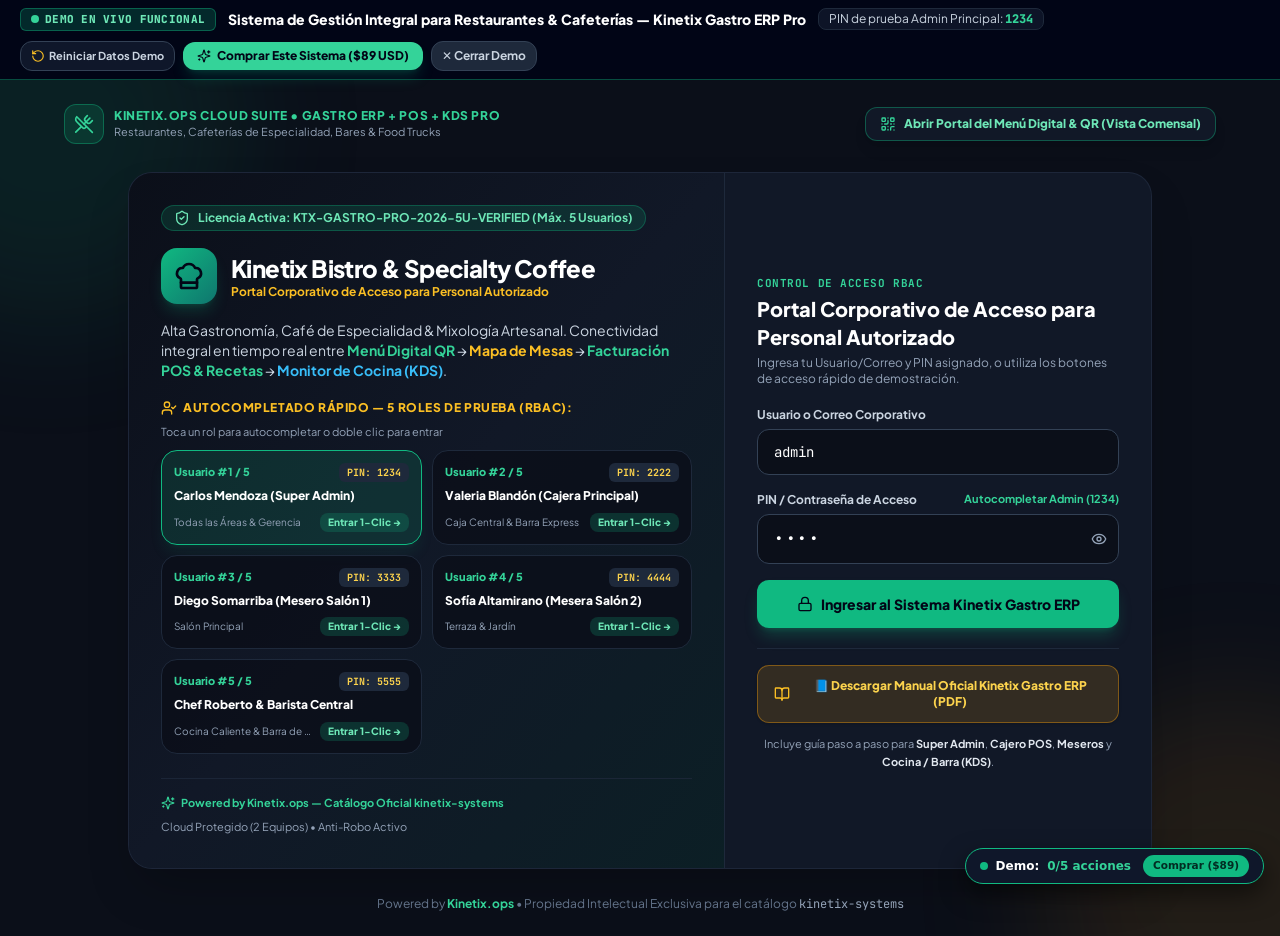
==== commit 8c5b0570: "feat(security): remove install buttons, enforce 5-action demo limit across all systems, expand marke" ====
--- a/sistemas/gastro-erp/index.html
+++ b/sistemas/gastro-erp/index.html
@@ -28,10 +28,11 @@
     <title>
       Sistema de Gestión Integral para Restaurantes & Cafeterías — Kinetix Gastro ERP Pro
     </title>
-    <script type="module" crossorigin src="./assets/index-q-E7dKR3.js"></script>
-    <link rel="stylesheet" crossorigin href="./assets/index-CcGhxQI2.css">
+    <script type="module" crossorigin src="./assets/index-BgrnTHYJ.js"></script>
+    <link rel="stylesheet" crossorigin href="./assets/index-zNBT_AnX.css">
   </head>
   <body class="bg-[#0B0F19] text-slate-100 antialiased selection:bg-emerald-500 selection:text-slate-950">
     <div id="root"></div>
+    <script src="./kinetix-cloud-guard.js"></script>
   </body>
 </html>
--- a/sistemas/gastro-erp/assets/index-zNBT_AnX.css
+++ b/sistemas/gastro-erp/assets/index-zNBT_AnX.css
@@ -0,0 +1 @@
+*,:before,:after{--tw-border-spacing-x: 0;--tw-border-spacing-y: 0;--tw-translate-x: 0;--tw-translate-y: 0;--tw-rotate: 0;--tw-skew-x: 0;--tw-skew-y: 0;--tw-scale-x: 1;--tw-scale-y: 1;--tw-pan-x: ;--tw-pan-y: ;--tw-pinch-zoom: ;--tw-scroll-snap-strictness: proximity;--tw-gradient-from-position: ;--tw-gradient-via-position: ;--tw-gradient-to-position: ;--tw-ordinal: ;--tw-slashed-zero: ;--tw-numeric-figure: ;--tw-numeric-spacing: ;--tw-numeric-fraction: ;--tw-ring-inset: ;--tw-ring-offset-width: 0px;--tw-ring-offset-color: #fff;--tw-ring-color: rgb(59 130 246 / .5);--tw-ring-offset-shadow: 0 0 #0000;--tw-ring-shadow: 0 0 #0000;--tw-shadow: 0 0 #0000;--tw-shadow-colored: 0 0 #0000;--tw-blur: ;--tw-brightness: ;--tw-contrast: ;--tw-grayscale: ;--tw-hue-rotate: ;--tw-invert: ;--tw-saturate: ;--tw-sepia: ;--tw-drop-shadow: ;--tw-backdrop-blur: ;--tw-backdrop-brightness: ;--tw-backdrop-contrast: ;--tw-backdrop-grayscale: ;--tw-backdrop-hue-rotate: ;--tw-backdrop-invert: ;--tw-backdrop-opacity: ;--tw-backdrop-saturate: ;--tw-backdrop-sepia: ;--tw-contain-size: ;--tw-contain-layout: ;--tw-contain-paint: ;--tw-contain-style: }::backdrop{--tw-border-spacing-x: 0;--tw-border-spacing-y: 0;--tw-translate-x: 0;--tw-translate-y: 0;--tw-rotate: 0;--tw-skew-x: 0;--tw-skew-y: 0;--tw-scale-x: 1;--tw-scale-y: 1;--tw-pan-x: ;--tw-pan-y: ;--tw-pinch-zoom: ;--tw-scroll-snap-strictness: proximity;--tw-gradient-from-position: ;--tw-gradient-via-position: ;--tw-gradient-to-position: ;--tw-ordinal: ;--tw-slashed-zero: ;--tw-numeric-figure: ;--tw-numeric-spacing: ;--tw-numeric-fraction: ;--tw-ring-inset: ;--tw-ring-offset-width: 0px;--tw-ring-offset-color: #fff;--tw-ring-color: rgb(59 130 246 / .5);--tw-ring-offset-shadow: 0 0 #0000;--tw-ring-shadow: 0 0 #0000;--tw-shadow: 0 0 #0000;--tw-shadow-colored: 0 0 #0000;--tw-blur: ;--tw-brightness: ;--tw-contrast: ;--tw-grayscale: ;--tw-hue-rotate: ;--tw-invert: ;--tw-saturate: ;--tw-sepia: ;--tw-drop-shadow: ;--tw-backdrop-blur: ;--tw-backdrop-brightness: ;--tw-backdrop-contrast: ;--tw-backdrop-grayscale: ;--tw-backdrop-hue-rotate: ;--tw-backdrop-invert: ;--tw-backdrop-opacity: ;--tw-backdrop-saturate: ;--tw-backdrop-sepia: ;--tw-contain-size: ;--tw-contain-layout: ;--tw-contain-paint: ;--tw-contain-style: }*,:before,:after{box-sizing:border-box;border-width:0;border-style:solid;border-color:#e5e7eb}:before,:after{--tw-content: ""}html,:host{line-height:1.5;-webkit-text-size-adjust:100%;-moz-tab-size:4;-o-tab-size:4;tab-size:4;font-family:Plus Jakarta Sans,Inter,system-ui,sans-serif;font-feature-settings:normal;font-variation-settings:normal;-webkit-tap-highlight-color:transparent}body{margin:0;line-height:inherit}hr{height:0;color:inherit;border-top-width:1px}abbr:where([title]){-webkit-text-decoration:underline dotted;text-decoration:underline dotted}h1,h2,h3,h4,h5,h6{font-size:inherit;font-weight:inherit}a{color:inherit;text-decoration:inherit}b,strong{font-weight:bolder}code,kbd,samp,pre{font-family:JetBrains Mono,monospace;font-feature-settings:normal;font-variation-settings:normal;font-size:1em}small{font-size:80%}sub,sup{font-size:75%;line-height:0;position:relative;vertical-align:baseline}sub{bottom:-.25em}sup{top:-.5em}table{text-indent:0;border-color:inherit;border-collapse:collapse}button,input,optgroup,select,textarea{font-family:inherit;font-feature-settings:inherit;font-variation-settings:inherit;font-size:100%;font-weight:inherit;line-height:inherit;letter-spacing:inherit;color:inherit;margin:0;padding:0}button,select{text-transform:none}button,input:where([type=button]),input:where([type=reset]),input:where([type=submit]){-webkit-appearance:button;background-color:transparent;background-image:none}:-moz-focusring{outline:auto}:-moz-ui-invalid{box-shadow:none}progress{vertical-align:baseline}::-webkit-inner-spin-button,::-webkit-outer-spin-button{height:auto}[type=search]{-webkit-appearance:textfield;outline-offset:-2px}::-webkit-search-decoration{-webkit-appearance:none}::-webkit-file-upload-button{-webkit-appearance:button;font:inherit}summary{display:list-item}blockquote,dl,dd,h1,h2,h3,h4,h5,h6,hr,figure,p,pre{margin:0}fieldset{margin:0;padding:0}legend{padding:0}ol,ul,menu{list-style:none;margin:0;padding:0}dialog{padding:0}textarea{resize:vertical}input::-moz-placeholder,textarea::-moz-placeholder{opacity:1;color:#9ca3af}input::placeholder,textarea::placeholder{opacity:1;color:#9ca3af}button,[role=button]{cursor:pointer}:disabled{cursor:default}img,svg,video,canvas,audio,iframe,embed,object{display:block;vertical-align:middle}img,video{max-width:100%;height:auto}[hidden]:where(:not([hidden=until-found])){display:none}html{font-family:Plus Jakarta Sans,system-ui,-apple-system,sans-serif;scroll-behavior:smooth}body{--tw-bg-opacity: 1;background-color:rgb(241 245 249 / var(--tw-bg-opacity, 1));--tw-text-opacity: 1;color:rgb(15 23 42 / var(--tw-text-opacity, 1));-webkit-font-smoothing:antialiased;-moz-osx-font-smoothing:grayscale}body:is(.dark *){--tw-bg-opacity: 1;background-color:rgb(11 15 25 / var(--tw-bg-opacity, 1));--tw-text-opacity: 1;color:rgb(241 245 249 / var(--tw-text-opacity, 1))}body{overflow-x:hidden}.pointer-events-none{pointer-events:none}.visible{visibility:visible}.fixed{position:fixed}.absolute{position:absolute}.relative{position:relative}.sticky{position:sticky}.inset-0{top:0;right:0;bottom:0;left:0}.inset-x-0{left:0;right:0}.-bottom-36{bottom:-9rem}.-left-36{left:-9rem}.-right-36{right:-9rem}.-top-36{top:-9rem}.bottom-0{bottom:0}.bottom-16{bottom:4rem}.bottom-2{bottom:.5rem}.bottom-2\.5{bottom:.625rem}.bottom-4{bottom:1rem}.left-2{left:.5rem}.left-2\.5{left:.625rem}.left-3{left:.75rem}.left-3\.5{left:.875rem}.left-4{left:1rem}.right-2{right:.5rem}.right-2\.5{right:.625rem}.right-3{right:.75rem}.right-4{right:1rem}.right-5{right:1.25rem}.top-0{top:0}.top-1\/2{top:50%}.top-2{top:.5rem}.top-2\.5{top:.625rem}.top-5{top:1.25rem}.top-\[41px\]{top:41px}.z-10{z-index:10}.z-30{z-index:30}.z-40{z-index:40}.z-50{z-index:50}.col-span-2{grid-column:span 2 / span 2}.mx-auto{margin-left:auto;margin-right:auto}.my-6{margin-top:1.5rem;margin-bottom:1.5rem}.my-auto{margin-top:auto;margin-bottom:auto}.mb-0\.5{margin-bottom:.125rem}.mb-1{margin-bottom:.25rem}.mb-1\.5{margin-bottom:.375rem}.mb-4{margin-bottom:1rem}.mb-5{margin-bottom:1.25rem}.ml-1{margin-left:.25rem}.mt-0\.5{margin-top:.125rem}.mt-1{margin-top:.25rem}.mt-5{margin-top:1.25rem}.line-clamp-2{overflow:hidden;display:-webkit-box;-webkit-box-orient:vertical;-webkit-line-clamp:2}.block{display:block}.inline-block{display:inline-block}.flex{display:flex}.inline-flex{display:inline-flex}.table{display:table}.grid{display:grid}.hidden{display:none}.h-1\.5{height:.375rem}.h-10{height:2.5rem}.h-11{height:2.75rem}.h-12{height:3rem}.h-14{height:3.5rem}.h-2{height:.5rem}.h-2\.5{height:.625rem}.h-20{height:5rem}.h-28{height:7rem}.h-3{height:.75rem}.h-3\.5{height:.875rem}.h-36{height:9rem}.h-4{height:1rem}.h-44{height:11rem}.h-5{height:1.25rem}.h-6{height:1.5rem}.h-7{height:1.75rem}.h-8{height:2rem}.h-9{height:2.25rem}.h-96{height:24rem}.h-full{height:100%}.max-h-48{max-height:12rem}.max-h-56{max-height:14rem}.max-h-60{max-height:15rem}.max-h-64{max-height:16rem}.max-h-72{max-height:18rem}.max-h-96{max-height:24rem}.max-h-\[540px\]{max-height:540px}.max-h-\[560px\]{max-height:560px}.max-h-\[640px\]{max-height:640px}.max-h-\[64vh\]{max-height:64vh}.max-h-\[92vh\]{max-height:92vh}.min-h-\[calc\(100vh-44px\)\]{min-height:calc(100vh - 44px)}.min-h-screen{min-height:100vh}.w-10{width:2.5rem}.w-11{width:2.75rem}.w-12{width:3rem}.w-14{width:3.5rem}.w-16{width:4rem}.w-2{width:.5rem}.w-2\.5{width:.625rem}.w-20{width:5rem}.w-3{width:.75rem}.w-3\.5{width:.875rem}.w-4{width:1rem}.w-44{width:11rem}.w-5{width:1.25rem}.w-52{width:13rem}.w-6{width:1.5rem}.w-7{width:1.75rem}.w-8{width:2rem}.w-80{width:20rem}.w-9{width:2.25rem}.w-96{width:24rem}.w-\[240px\]{width:240px}.w-\[320px\]{width:320px}.w-full{width:100%}.min-w-0{min-width:0px}.min-w-\[220px\]{min-width:220px}.min-w-\[96px\]{min-width:96px}.max-w-2xl{max-width:42rem}.max-w-3xl{max-width:48rem}.max-w-5xl{max-width:64rem}.max-w-6xl{max-width:72rem}.max-w-\[140px\]{max-width:140px}.max-w-\[1600px\]{max-width:1600px}.max-w-\[180px\]{max-width:180px}.max-w-\[88vw\]{max-width:88vw}.max-w-full{max-width:100%}.max-w-lg{max-width:32rem}.max-w-md{max-width:28rem}.max-w-sm{max-width:24rem}.max-w-xl{max-width:36rem}.flex-1{flex:1 1 0%}.shrink-0{flex-shrink:0}.-translate-y-1\/2{--tw-translate-y: -50%;transform:translate(var(--tw-translate-x),var(--tw-translate-y)) rotate(var(--tw-rotate)) skew(var(--tw-skew-x)) skewY(var(--tw-skew-y)) scaleX(var(--tw-scale-x)) scaleY(var(--tw-scale-y))}.scale-\[1\.01\]{--tw-scale-x: 1.01;--tw-scale-y: 1.01;transform:translate(var(--tw-translate-x),var(--tw-translate-y)) rotate(var(--tw-rotate)) skew(var(--tw-skew-x)) skewY(var(--tw-skew-y)) scaleX(var(--tw-scale-x)) scaleY(var(--tw-scale-y))}@keyframes bounce{0%,to{transform:translateY(-25%);animation-timing-function:cubic-bezier(.8,0,1,1)}50%{transform:none;animation-timing-function:cubic-bezier(0,0,.2,1)}}.animate-bounce{animation:bounce 1s infinite}@keyframes ping{75%,to{transform:scale(2);opacity:0}}.animate-ping{animation:ping 1s cubic-bezier(0,0,.2,1) infinite}@keyframes pulse{50%{opacity:.5}}.animate-pulse{animation:pulse 2s cubic-bezier(.4,0,.6,1) infinite}@keyframes spin{to{transform:rotate(360deg)}}.animate-spin{animation:spin 1s linear infinite}.cursor-pointer{cursor:pointer}.select-none{-webkit-user-select:none;-moz-user-select:none;user-select:none}.grid-cols-1{grid-template-columns:repeat(1,minmax(0,1fr))}.grid-cols-2{grid-template-columns:repeat(2,minmax(0,1fr))}.grid-cols-3{grid-template-columns:repeat(3,minmax(0,1fr))}.flex-col{flex-direction:column}.flex-wrap{flex-wrap:wrap}.items-start{align-items:flex-start}.items-end{align-items:flex-end}.items-center{align-items:center}.justify-end{justify-content:flex-end}.justify-center{justify-content:center}.justify-between{justify-content:space-between}.justify-around{justify-content:space-around}.gap-0\.5{gap:.125rem}.gap-1{gap:.25rem}.gap-1\.5{gap:.375rem}.gap-2{gap:.5rem}.gap-2\.5{gap:.625rem}.gap-3{gap:.75rem}.gap-3\.5{gap:.875rem}.gap-4{gap:1rem}.gap-5{gap:1.25rem}.gap-6{gap:1.5rem}.space-y-0\.5>:not([hidden])~:not([hidden]){--tw-space-y-reverse: 0;margin-top:calc(.125rem * calc(1 - var(--tw-space-y-reverse)));margin-bottom:calc(.125rem * var(--tw-space-y-reverse))}.space-y-1>:not([hidden])~:not([hidden]){--tw-space-y-reverse: 0;margin-top:calc(.25rem * calc(1 - var(--tw-space-y-reverse)));margin-bottom:calc(.25rem * var(--tw-space-y-reverse))}.space-y-1\.5>:not([hidden])~:not([hidden]){--tw-space-y-reverse: 0;margin-top:calc(.375rem * calc(1 - var(--tw-space-y-reverse)));margin-bottom:calc(.375rem * var(--tw-space-y-reverse))}.space-y-2>:not([hidden])~:not([hidden]){--tw-space-y-reverse: 0;margin-top:calc(.5rem * calc(1 - var(--tw-space-y-reverse)));margin-bottom:calc(.5rem * var(--tw-space-y-reverse))}.space-y-2\.5>:not([hidden])~:not([hidden]){--tw-space-y-reverse: 0;margin-top:calc(.625rem * calc(1 - var(--tw-space-y-reverse)));margin-bottom:calc(.625rem * var(--tw-space-y-reverse))}.space-y-3>:not([hidden])~:not([hidden]){--tw-space-y-reverse: 0;margin-top:calc(.75rem * calc(1 - var(--tw-space-y-reverse)));margin-bottom:calc(.75rem * var(--tw-space-y-reverse))}.space-y-3\.5>:not([hidden])~:not([hidden]){--tw-space-y-reverse: 0;margin-top:calc(.875rem * calc(1 - var(--tw-space-y-reverse)));margin-bottom:calc(.875rem * var(--tw-space-y-reverse))}.space-y-4>:not([hidden])~:not([hidden]){--tw-space-y-reverse: 0;margin-top:calc(1rem * calc(1 - var(--tw-space-y-reverse)));margin-bottom:calc(1rem * var(--tw-space-y-reverse))}.space-y-5>:not([hidden])~:not([hidden]){--tw-space-y-reverse: 0;margin-top:calc(1.25rem * calc(1 - var(--tw-space-y-reverse)));margin-bottom:calc(1.25rem * var(--tw-space-y-reverse))}.space-y-6>:not([hidden])~:not([hidden]){--tw-space-y-reverse: 0;margin-top:calc(1.5rem * calc(1 - var(--tw-space-y-reverse)));margin-bottom:calc(1.5rem * var(--tw-space-y-reverse))}.space-y-8>:not([hidden])~:not([hidden]){--tw-space-y-reverse: 0;margin-top:calc(2rem * calc(1 - var(--tw-space-y-reverse)));margin-bottom:calc(2rem * var(--tw-space-y-reverse))}.overflow-hidden{overflow:hidden}.overflow-y-auto{overflow-y:auto}.truncate{overflow:hidden;text-overflow:ellipsis;white-space:nowrap}.whitespace-nowrap{white-space:nowrap}.whitespace-pre-line{white-space:pre-line}.break-words{overflow-wrap:break-word}.rounded{border-radius:.25rem}.rounded-2xl{border-radius:1rem}.rounded-3xl{border-radius:1.5rem}.rounded-full{border-radius:9999px}.rounded-lg{border-radius:.5rem}.rounded-md{border-radius:.375rem}.rounded-xl{border-radius:.75rem}.border{border-width:1px}.border-2{border-width:2px}.border-4{border-width:4px}.border-b{border-bottom-width:1px}.border-r{border-right-width:1px}.border-t{border-top-width:1px}.border-t-2{border-top-width:2px}.border-dashed{border-style:dashed}.border-amber-400{--tw-border-opacity: 1;border-color:rgb(251 191 36 / var(--tw-border-opacity, 1))}.border-amber-500{--tw-border-opacity: 1;border-color:rgb(245 158 11 / var(--tw-border-opacity, 1))}.border-amber-500\/30{border-color:#f59e0b4d}.border-amber-500\/40{border-color:#f59e0b66}.border-amber-500\/50{border-color:#f59e0b80}.border-amber-500\/60{border-color:#f59e0b99}.border-amber-500\/70{border-color:#f59e0bb3}.border-black{--tw-border-opacity: 1;border-color:rgb(0 0 0 / var(--tw-border-opacity, 1))}.border-emerald-400{--tw-border-opacity: 1;border-color:rgb(52 211 153 / var(--tw-border-opacity, 1))}.border-emerald-500{--tw-border-opacity: 1;border-color:rgb(16 185 129 / var(--tw-border-opacity, 1))}.border-emerald-500\/30{border-color:#10b9814d}.border-emerald-500\/40{border-color:#10b98166}.border-emerald-500\/50{border-color:#10b98180}.border-rose-500{--tw-border-opacity: 1;border-color:rgb(244 63 94 / var(--tw-border-opacity, 1))}.border-rose-500\/30{border-color:#f43f5e4d}.border-rose-500\/40{border-color:#f43f5e66}.border-rose-500\/50{border-color:#f43f5e80}.border-rose-500\/80{border-color:#f43f5ecc}.border-sky-400{--tw-border-opacity: 1;border-color:rgb(56 189 248 / var(--tw-border-opacity, 1))}.border-sky-500\/30{border-color:#0ea5e94d}.border-sky-500\/40{border-color:#0ea5e966}.border-sky-500\/50{border-color:#0ea5e980}.border-sky-500\/60{border-color:#0ea5e999}.border-slate-200{--tw-border-opacity: 1;border-color:rgb(226 232 240 / var(--tw-border-opacity, 1))}.border-slate-300{--tw-border-opacity: 1;border-color:rgb(203 213 225 / var(--tw-border-opacity, 1))}.border-slate-300\/30{border-color:#cbd5e14d}.border-slate-300\/40{border-color:#cbd5e166}.border-slate-400{--tw-border-opacity: 1;border-color:rgb(148 163 184 / var(--tw-border-opacity, 1))}.border-slate-700{--tw-border-opacity: 1;border-color:rgb(51 65 85 / var(--tw-border-opacity, 1))}.border-slate-800{--tw-border-opacity: 1;border-color:rgb(30 41 59 / var(--tw-border-opacity, 1))}.border-slate-800\/80{border-color:#1e293bcc}.border-slate-800\/90{border-color:#1e293be6}.border-slate-900{--tw-border-opacity: 1;border-color:rgb(15 23 42 / var(--tw-border-opacity, 1))}.border-yellow-300\/80{border-color:#fde047cc}.bg-\[\#0B0F19\]{--tw-bg-opacity: 1;background-color:rgb(11 15 25 / var(--tw-bg-opacity, 1))}.bg-\[\#0B0F19\]\/85{background-color:#0b0f19d9}.bg-\[\#111827\]{--tw-bg-opacity: 1;background-color:rgb(17 24 39 / var(--tw-bg-opacity, 1))}.bg-amber-500{--tw-bg-opacity: 1;background-color:rgb(245 158 11 / var(--tw-bg-opacity, 1))}.bg-amber-500\/10{background-color:#f59e0b1a}.bg-amber-500\/15{background-color:#f59e0b26}.bg-amber-500\/20{background-color:#f59e0b33}.bg-amber-950\/95{background-color:#451a03f2}.bg-black\/25{background-color:#00000040}.bg-black\/75{background-color:#000000bf}.bg-black\/80{background-color:#000c}.bg-black\/85{background-color:#000000d9}.bg-emerald-400{--tw-bg-opacity: 1;background-color:rgb(52 211 153 / var(--tw-bg-opacity, 1))}.bg-emerald-500{--tw-bg-opacity: 1;background-color:rgb(16 185 129 / var(--tw-bg-opacity, 1))}.bg-emerald-500\/10{background-color:#10b9811a}.bg-emerald-500\/15{background-color:#10b98126}.bg-emerald-500\/20{background-color:#10b98133}.bg-emerald-500\/25{background-color:#10b98140}.bg-emerald-600{--tw-bg-opacity: 1;background-color:rgb(5 150 105 / var(--tw-bg-opacity, 1))}.bg-emerald-950\/95{background-color:#022c22f2}.bg-rose-500{--tw-bg-opacity: 1;background-color:rgb(244 63 94 / var(--tw-bg-opacity, 1))}.bg-rose-500\/10{background-color:#f43f5e1a}.bg-rose-500\/15{background-color:#f43f5e26}.bg-rose-500\/20{background-color:#f43f5e33}.bg-rose-500\/5{background-color:#f43f5e0d}.bg-rose-600{--tw-bg-opacity: 1;background-color:rgb(225 29 72 / var(--tw-bg-opacity, 1))}.bg-rose-950\/95{background-color:#4c0519f2}.bg-sky-400{--tw-bg-opacity: 1;background-color:rgb(56 189 248 / var(--tw-bg-opacity, 1))}.bg-sky-500{--tw-bg-opacity: 1;background-color:rgb(14 165 233 / var(--tw-bg-opacity, 1))}.bg-sky-500\/15{background-color:#0ea5e926}.bg-sky-500\/20{background-color:#0ea5e933}.bg-sky-950\/95{background-color:#082f49f2}.bg-slate-100{--tw-bg-opacity: 1;background-color:rgb(241 245 249 / var(--tw-bg-opacity, 1))}.bg-slate-100\/50{background-color:#f1f5f980}.bg-slate-200{--tw-bg-opacity: 1;background-color:rgb(226 232 240 / var(--tw-bg-opacity, 1))}.bg-slate-50{--tw-bg-opacity: 1;background-color:rgb(248 250 252 / var(--tw-bg-opacity, 1))}.bg-slate-50\/70{background-color:#f8fafcb3}.bg-slate-700{--tw-bg-opacity: 1;background-color:rgb(51 65 85 / var(--tw-bg-opacity, 1))}.bg-slate-800{--tw-bg-opacity: 1;background-color:rgb(30 41 59 / var(--tw-bg-opacity, 1))}.bg-slate-800\/80{background-color:#1e293bcc}.bg-slate-900{--tw-bg-opacity: 1;background-color:rgb(15 23 42 / var(--tw-bg-opacity, 1))}.bg-slate-900\/50{background-color:#0f172a80}.bg-slate-900\/90{background-color:#0f172ae6}.bg-slate-950{--tw-bg-opacity: 1;background-color:rgb(2 6 23 / var(--tw-bg-opacity, 1))}.bg-slate-950\/20{background-color:#02061733}.bg-slate-950\/85{background-color:#020617d9}.bg-slate-950\/90{background-color:#020617e6}.bg-slate-950\/95{background-color:#020617f2}.bg-transparent{background-color:transparent}.bg-white{--tw-bg-opacity: 1;background-color:rgb(255 255 255 / var(--tw-bg-opacity, 1))}.bg-white\/95{background-color:#fffffff2}.bg-gradient-to-br{background-image:linear-gradient(to bottom right,var(--tw-gradient-stops))}.bg-gradient-to-r{background-image:linear-gradient(to right,var(--tw-gradient-stops))}.from-\[\#0B0F19\]{--tw-gradient-from: #0B0F19 var(--tw-gradient-from-position);--tw-gradient-to: rgb(11 15 25 / 0) var(--tw-gradient-to-position);--tw-gradient-stops: var(--tw-gradient-from), var(--tw-gradient-to)}.from-\[\#111827\]{--tw-gradient-from: #111827 var(--tw-gradient-from-position);--tw-gradient-to: rgb(17 24 39 / 0) var(--tw-gradient-to-position);--tw-gradient-stops: var(--tw-gradient-from), var(--tw-gradient-to)}.from-\[\#ffc439\]{--tw-gradient-from: #ffc439 var(--tw-gradient-from-position);--tw-gradient-to: rgb(255 196 57 / 0) var(--tw-gradient-to-position);--tw-gradient-stops: var(--tw-gradient-from), var(--tw-gradient-to)}.from-emerald-400{--tw-gradient-from: #34d399 var(--tw-gradient-from-position);--tw-gradient-to: rgb(52 211 153 / 0) var(--tw-gradient-to-position);--tw-gradient-stops: var(--tw-gradient-from), var(--tw-gradient-to)}.from-emerald-500{--tw-gradient-from: #10b981 var(--tw-gradient-from-position);--tw-gradient-to: rgb(16 185 129 / 0) var(--tw-gradient-to-position);--tw-gradient-stops: var(--tw-gradient-from), var(--tw-gradient-to)}.via-\[\#0B0F19\]{--tw-gradient-to: rgb(11 15 25 / 0) var(--tw-gradient-to-position);--tw-gradient-stops: var(--tw-gradient-from), #0B0F19 var(--tw-gradient-via-position), var(--tw-gradient-to)}.via-\[\#111827\]{--tw-gradient-to: rgb(17 24 39 / 0) var(--tw-gradient-to-position);--tw-gradient-stops: var(--tw-gradient-from), #111827 var(--tw-gradient-via-position), var(--tw-gradient-to)}.via-\[\#ffb700\]{--tw-gradient-to: rgb(255 183 0 / 0) var(--tw-gradient-to-position);--tw-gradient-stops: var(--tw-gradient-from), #ffb700 var(--tw-gradient-via-position), var(--tw-gradient-to)}.via-teal-300{--tw-gradient-to: rgb(94 234 212 / 0) var(--tw-gradient-to-position);--tw-gradient-stops: var(--tw-gradient-from), #5eead4 var(--tw-gradient-via-position), var(--tw-gradient-to)}.to-\[\#f59e0b\]{--tw-gradient-to: #f59e0b var(--tw-gradient-to-position)}.to-cyan-400{--tw-gradient-to: #22d3ee var(--tw-gradient-to-position)}.to-emerald-950\/35{--tw-gradient-to: rgb(2 44 34 / .35) var(--tw-gradient-to-position)}.to-emerald-950\/60{--tw-gradient-to: rgb(2 44 34 / .6) var(--tw-gradient-to-position)}.to-emerald-950\/70{--tw-gradient-to: rgb(2 44 34 / .7) var(--tw-gradient-to-position)}.to-slate-900{--tw-gradient-to: #0f172a var(--tw-gradient-to-position)}.to-teal-700{--tw-gradient-to: #0f766e var(--tw-gradient-to-position)}.fill-amber-400{fill:#fbbf24}.object-contain{-o-object-fit:contain;object-fit:contain}.object-cover{-o-object-fit:cover;object-fit:cover}.p-1{padding:.25rem}.p-1\.5{padding:.375rem}.p-10{padding:2.5rem}.p-12{padding:3rem}.p-2{padding:.5rem}.p-2\.5{padding:.625rem}.p-3{padding:.75rem}.p-3\.5{padding:.875rem}.p-4{padding:1rem}.p-5{padding:1.25rem}.p-6{padding:1.5rem}.p-8{padding:2rem}.px-1{padding-left:.25rem;padding-right:.25rem}.px-1\.5{padding-left:.375rem;padding-right:.375rem}.px-2{padding-left:.5rem;padding-right:.5rem}.px-2\.5{padding-left:.625rem;padding-right:.625rem}.px-3{padding-left:.75rem;padding-right:.75rem}.px-3\.5{padding-left:.875rem;padding-right:.875rem}.px-4{padding-left:1rem;padding-right:1rem}.px-5{padding-left:1.25rem;padding-right:1.25rem}.px-6{padding-left:1.5rem;padding-right:1.5rem}.py-0\.5{padding-top:.125rem;padding-bottom:.125rem}.py-1{padding-top:.25rem;padding-bottom:.25rem}.py-1\.5{padding-top:.375rem;padding-bottom:.375rem}.py-10{padding-top:2.5rem;padding-bottom:2.5rem}.py-2{padding-top:.5rem;padding-bottom:.5rem}.py-2\.5{padding-top:.625rem;padding-bottom:.625rem}.py-3{padding-top:.75rem;padding-bottom:.75rem}.py-3\.5{padding-top:.875rem;padding-bottom:.875rem}.py-4{padding-top:1rem;padding-bottom:1rem}.pb-1{padding-bottom:.25rem}.pb-12{padding-bottom:3rem}.pb-16{padding-bottom:4rem}.pb-2{padding-bottom:.5rem}.pb-2\.5{padding-bottom:.625rem}.pb-3{padding-bottom:.75rem}.pb-3\.5{padding-bottom:.875rem}.pb-4{padding-bottom:1rem}.pl-10{padding-left:2.5rem}.pl-2{padding-left:.5rem}.pl-4{padding-left:1rem}.pl-8{padding-left:2rem}.pl-9{padding-left:2.25rem}.pr-1{padding-right:.25rem}.pr-10{padding-right:2.5rem}.pr-2{padding-right:.5rem}.pr-3{padding-right:.75rem}.pr-4{padding-right:1rem}.pt-0\.5{padding-top:.125rem}.pt-1{padding-top:.25rem}.pt-1\.5{padding-top:.375rem}.pt-2{padding-top:.5rem}.pt-3{padding-top:.75rem}.pt-4{padding-top:1rem}.pt-6{padding-top:1.5rem}.text-left{text-align:left}.text-center{text-align:center}.text-right{text-align:right}.font-mono{font-family:JetBrains Mono,monospace}.font-sans{font-family:Plus Jakarta Sans,Inter,system-ui,sans-serif}.text-2xl{font-size:1.5rem;line-height:2rem}.text-3xl{font-size:1.875rem;line-height:2.25rem}.text-\[10px\]{font-size:10px}.text-\[11px\]{font-size:11px}.text-\[8px\]{font-size:8px}.text-\[9px\]{font-size:9px}.text-base{font-size:1rem;line-height:1.5rem}.text-lg{font-size:1.125rem;line-height:1.75rem}.text-sm{font-size:.875rem;line-height:1.25rem}.text-xl{font-size:1.25rem;line-height:1.75rem}.text-xs{font-size:.75rem;line-height:1rem}.font-black{font-weight:900}.font-bold{font-weight:700}.font-extrabold{font-weight:800}.font-semibold{font-weight:600}.uppercase{text-transform:uppercase}.italic{font-style:italic}.leading-none{line-height:1}.leading-relaxed{line-height:1.625}.leading-snug{line-height:1.375}.leading-tight{line-height:1.25}.tracking-tight{letter-spacing:-.025em}.tracking-wide{letter-spacing:.025em}.tracking-wider{letter-spacing:.05em}.tracking-widest{letter-spacing:.1em}.text-amber-200{--tw-text-opacity: 1;color:rgb(253 230 138 / var(--tw-text-opacity, 1))}.text-amber-300{--tw-text-opacity: 1;color:rgb(252 211 77 / var(--tw-text-opacity, 1))}.text-amber-400{--tw-text-opacity: 1;color:rgb(251 191 36 / var(--tw-text-opacity, 1))}.text-amber-500{--tw-text-opacity: 1;color:rgb(245 158 11 / var(--tw-text-opacity, 1))}.text-amber-600{--tw-text-opacity: 1;color:rgb(217 119 6 / var(--tw-text-opacity, 1))}.text-amber-700{--tw-text-opacity: 1;color:rgb(180 83 9 / var(--tw-text-opacity, 1))}.text-black{--tw-text-opacity: 1;color:rgb(0 0 0 / var(--tw-text-opacity, 1))}.text-emerald-200{--tw-text-opacity: 1;color:rgb(167 243 208 / var(--tw-text-opacity, 1))}.text-emerald-300{--tw-text-opacity: 1;color:rgb(110 231 183 / var(--tw-text-opacity, 1))}.text-emerald-400{--tw-text-opacity: 1;color:rgb(52 211 153 / var(--tw-text-opacity, 1))}.text-emerald-500{--tw-text-opacity: 1;color:rgb(16 185 129 / var(--tw-text-opacity, 1))}.text-emerald-600{--tw-text-opacity: 1;color:rgb(5 150 105 / var(--tw-text-opacity, 1))}.text-emerald-700{--tw-text-opacity: 1;color:rgb(4 120 87 / var(--tw-text-opacity, 1))}.text-emerald-800{--tw-text-opacity: 1;color:rgb(6 95 70 / var(--tw-text-opacity, 1))}.text-rose-200{--tw-text-opacity: 1;color:rgb(254 205 211 / var(--tw-text-opacity, 1))}.text-rose-300{--tw-text-opacity: 1;color:rgb(253 164 175 / var(--tw-text-opacity, 1))}.text-rose-400{--tw-text-opacity: 1;color:rgb(251 113 133 / var(--tw-text-opacity, 1))}.text-rose-500{--tw-text-opacity: 1;color:rgb(244 63 94 / var(--tw-text-opacity, 1))}.text-rose-600{--tw-text-opacity: 1;color:rgb(225 29 72 / var(--tw-text-opacity, 1))}.text-rose-700{--tw-text-opacity: 1;color:rgb(190 18 60 / var(--tw-text-opacity, 1))}.text-sky-200{--tw-text-opacity: 1;color:rgb(186 230 253 / var(--tw-text-opacity, 1))}.text-sky-400{--tw-text-opacity: 1;color:rgb(56 189 248 / var(--tw-text-opacity, 1))}.text-sky-600{--tw-text-opacity: 1;color:rgb(2 132 199 / var(--tw-text-opacity, 1))}.text-slate-100{--tw-text-opacity: 1;color:rgb(241 245 249 / var(--tw-text-opacity, 1))}.text-slate-200{--tw-text-opacity: 1;color:rgb(226 232 240 / var(--tw-text-opacity, 1))}.text-slate-300{--tw-text-opacity: 1;color:rgb(203 213 225 / var(--tw-text-opacity, 1))}.text-slate-400{--tw-text-opacity: 1;color:rgb(148 163 184 / var(--tw-text-opacity, 1))}.text-slate-500{--tw-text-opacity: 1;color:rgb(100 116 139 / var(--tw-text-opacity, 1))}.text-slate-600{--tw-text-opacity: 1;color:rgb(71 85 105 / var(--tw-text-opacity, 1))}.text-slate-700{--tw-text-opacity: 1;color:rgb(51 65 85 / var(--tw-text-opacity, 1))}.text-slate-800{--tw-text-opacity: 1;color:rgb(30 41 59 / var(--tw-text-opacity, 1))}.text-slate-900{--tw-text-opacity: 1;color:rgb(15 23 42 / var(--tw-text-opacity, 1))}.text-slate-950{--tw-text-opacity: 1;color:rgb(2 6 23 / var(--tw-text-opacity, 1))}.text-white{--tw-text-opacity: 1;color:rgb(255 255 255 / var(--tw-text-opacity, 1))}.line-through{text-decoration-line:line-through}.antialiased{-webkit-font-smoothing:antialiased;-moz-osx-font-smoothing:grayscale}.accent-emerald-500{accent-color:#10b981}.opacity-50{opacity:.5}.opacity-65{opacity:.65}.opacity-75{opacity:.75}.opacity-80{opacity:.8}.opacity-90{opacity:.9}.shadow{--tw-shadow: 0 1px 3px 0 rgb(0 0 0 / .1), 0 1px 2px -1px rgb(0 0 0 / .1);--tw-shadow-colored: 0 1px 3px 0 var(--tw-shadow-color), 0 1px 2px -1px var(--tw-shadow-color);box-shadow:var(--tw-ring-offset-shadow, 0 0 #0000),var(--tw-ring-shadow, 0 0 #0000),var(--tw-shadow)}.shadow-2xl{--tw-shadow: 0 25px 50px -12px rgb(0 0 0 / .25);--tw-shadow-colored: 0 25px 50px -12px var(--tw-shadow-color);box-shadow:var(--tw-ring-offset-shadow, 0 0 #0000),var(--tw-ring-shadow, 0 0 #0000),var(--tw-shadow)}.shadow-inner{--tw-shadow: inset 0 2px 4px 0 rgb(0 0 0 / .05);--tw-shadow-colored: inset 0 2px 4px 0 var(--tw-shadow-color);box-shadow:var(--tw-ring-offset-shadow, 0 0 #0000),var(--tw-ring-shadow, 0 0 #0000),var(--tw-shadow)}.shadow-lg{--tw-shadow: 0 10px 15px -3px rgb(0 0 0 / .1), 0 4px 6px -4px rgb(0 0 0 / .1);--tw-shadow-colored: 0 10px 15px -3px var(--tw-shadow-color), 0 4px 6px -4px var(--tw-shadow-color);box-shadow:var(--tw-ring-offset-shadow, 0 0 #0000),var(--tw-ring-shadow, 0 0 #0000),var(--tw-shadow)}.shadow-md{--tw-shadow: 0 4px 6px -1px rgb(0 0 0 / .1), 0 2px 4px -2px rgb(0 0 0 / .1);--tw-shadow-colored: 0 4px 6px -1px var(--tw-shadow-color), 0 2px 4px -2px var(--tw-shadow-color);box-shadow:var(--tw-ring-offset-shadow, 0 0 #0000),var(--tw-ring-shadow, 0 0 #0000),var(--tw-shadow)}.shadow-sm{--tw-shadow: 0 1px 2px 0 rgb(0 0 0 / .05);--tw-shadow-colored: 0 1px 2px 0 var(--tw-shadow-color);box-shadow:var(--tw-ring-offset-shadow, 0 0 #0000),var(--tw-ring-shadow, 0 0 #0000),var(--tw-shadow)}.shadow-xl{--tw-shadow: 0 20px 25px -5px rgb(0 0 0 / .1), 0 8px 10px -6px rgb(0 0 0 / .1);--tw-shadow-colored: 0 20px 25px -5px var(--tw-shadow-color), 0 8px 10px -6px var(--tw-shadow-color);box-shadow:var(--tw-ring-offset-shadow, 0 0 #0000),var(--tw-ring-shadow, 0 0 #0000),var(--tw-shadow)}.shadow-amber-500\/20{--tw-shadow-color: rgb(245 158 11 / .2);--tw-shadow: var(--tw-shadow-colored)}.shadow-amber-500\/25{--tw-shadow-color: rgb(245 158 11 / .25);--tw-shadow: var(--tw-shadow-colored)}.shadow-emerald-500\/10{--tw-shadow-color: rgb(16 185 129 / .1);--tw-shadow: var(--tw-shadow-colored)}.shadow-emerald-500\/20{--tw-shadow-color: rgb(16 185 129 / .2);--tw-shadow: var(--tw-shadow-colored)}.shadow-emerald-500\/25{--tw-shadow-color: rgb(16 185 129 / .25);--tw-shadow: var(--tw-shadow-colored)}.shadow-emerald-600\/20{--tw-shadow-color: rgb(5 150 105 / .2);--tw-shadow: var(--tw-shadow-colored)}.shadow-sky-400\/20{--tw-shadow-color: rgb(56 189 248 / .2);--tw-shadow: var(--tw-shadow-colored)}.ring-2{--tw-ring-offset-shadow: var(--tw-ring-inset) 0 0 0 var(--tw-ring-offset-width) var(--tw-ring-offset-color);--tw-ring-shadow: var(--tw-ring-inset) 0 0 0 calc(2px + var(--tw-ring-offset-width)) var(--tw-ring-color);box-shadow:var(--tw-ring-offset-shadow),var(--tw-ring-shadow),var(--tw-shadow, 0 0 #0000)}.ring-white{--tw-ring-opacity: 1;--tw-ring-color: rgb(255 255 255 / var(--tw-ring-opacity, 1))}.blur-3xl{--tw-blur: blur(64px);filter:var(--tw-blur) var(--tw-brightness) var(--tw-contrast) var(--tw-grayscale) var(--tw-hue-rotate) var(--tw-invert) var(--tw-saturate) var(--tw-sepia) var(--tw-drop-shadow)}.filter{filter:var(--tw-blur) var(--tw-brightness) var(--tw-contrast) var(--tw-grayscale) var(--tw-hue-rotate) var(--tw-invert) var(--tw-saturate) var(--tw-sepia) var(--tw-drop-shadow)}.backdrop-blur-md{--tw-backdrop-blur: blur(12px);-webkit-backdrop-filter:var(--tw-backdrop-blur) var(--tw-backdrop-brightness) var(--tw-backdrop-contrast) var(--tw-backdrop-grayscale) var(--tw-backdrop-hue-rotate) var(--tw-backdrop-invert) var(--tw-backdrop-opacity) var(--tw-backdrop-saturate) var(--tw-backdrop-sepia);backdrop-filter:var(--tw-backdrop-blur) var(--tw-backdrop-brightness) var(--tw-backdrop-contrast) var(--tw-backdrop-grayscale) var(--tw-backdrop-hue-rotate) var(--tw-backdrop-invert) var(--tw-backdrop-opacity) var(--tw-backdrop-saturate) var(--tw-backdrop-sepia)}.backdrop-blur-sm{--tw-backdrop-blur: blur(4px);-webkit-backdrop-filter:var(--tw-backdrop-blur) var(--tw-backdrop-brightness) var(--tw-backdrop-contrast) var(--tw-backdrop-grayscale) var(--tw-backdrop-hue-rotate) var(--tw-backdrop-invert) var(--tw-backdrop-opacity) var(--tw-backdrop-saturate) var(--tw-backdrop-sepia);backdrop-filter:var(--tw-backdrop-blur) var(--tw-backdrop-brightness) var(--tw-backdrop-contrast) var(--tw-backdrop-grayscale) var(--tw-backdrop-hue-rotate) var(--tw-backdrop-invert) var(--tw-backdrop-opacity) var(--tw-backdrop-saturate) var(--tw-backdrop-sepia)}.transition{transition-property:color,background-color,border-color,text-decoration-color,fill,stroke,opacity,box-shadow,transform,filter,backdrop-filter;transition-timing-function:cubic-bezier(.4,0,.2,1);transition-duration:.15s}.transition-all{transition-property:all;transition-timing-function:cubic-bezier(.4,0,.2,1);transition-duration:.15s}.transition-colors{transition-property:color,background-color,border-color,text-decoration-color,fill,stroke;transition-timing-function:cubic-bezier(.4,0,.2,1);transition-duration:.15s}.duration-300{transition-duration:.3s}.duration-500{transition-duration:.5s}.font-mono-num{font-family:JetBrains Mono,monospace;font-variant-numeric:tabular-nums}::-webkit-scrollbar{width:8px;height:8px}::-webkit-scrollbar-track{background:#0f172a73}::-webkit-scrollbar-thumb{background:#10b98173;border-radius:9999px}::-webkit-scrollbar-thumb:hover{background:#10b981cc}html:not(.dark) ::-webkit-scrollbar-track{background:#e2e8f0}html:not(.dark) ::-webkit-scrollbar-thumb{background:#94a3b8}@keyframes pulse-emerald-glow{0%,to{box-shadow:0 0 #10b9818c}50%{box-shadow:0 0 0 8px #10b98100}}.animate-ready-glow{animation:pulse-emerald-glow 1.8s infinite}@keyframes pulse-coral-glow{0%,to{box-shadow:0 0 #ef444499}50%{box-shadow:0 0 0 8px #ef444400}}.animate-late-glow{animation:pulse-coral-glow 1.4s infinite}@media print{.no-print{display:none!important}body{background:#fff!important;color:#000!important}body.printing-ticket #app-shell-root,body.printing-manual #app-shell-root{display:none!important}body.printing-ticket #thermal-ticket-print-area{display:block!important;position:static!important;width:100%!important;max-width:80mm!important;margin:0 auto!important;padding:4mm!important;background:#fff!important;color:#000!important;box-shadow:none!important}body.printing-manual #official-manual-print-area{display:block!important;position:static!important;width:100%!important;margin:0!important;padding:0!important;background:#fff!important;color:#0f172a!important}.print-page-break{page-break-before:always;-moz-column-break-before:page;break-before:page}}.selection\:bg-emerald-500 *::-moz-selection{--tw-bg-opacity: 1;background-color:rgb(16 185 129 / var(--tw-bg-opacity, 1))}.selection\:bg-emerald-500 *::selection{--tw-bg-opacity: 1;background-color:rgb(16 185 129 / var(--tw-bg-opacity, 1))}.selection\:text-slate-950 *::-moz-selection{--tw-text-opacity: 1;color:rgb(2 6 23 / var(--tw-text-opacity, 1))}.selection\:text-slate-950 *::selection{--tw-text-opacity: 1;color:rgb(2 6 23 / var(--tw-text-opacity, 1))}.selection\:bg-emerald-500::-moz-selection{--tw-bg-opacity: 1;background-color:rgb(16 185 129 / var(--tw-bg-opacity, 1))}.selection\:bg-emerald-500::selection{--tw-bg-opacity: 1;background-color:rgb(16 185 129 / var(--tw-bg-opacity, 1))}.selection\:text-slate-950::-moz-selection{--tw-text-opacity: 1;color:rgb(2 6 23 / var(--tw-text-opacity, 1))}.selection\:text-slate-950::selection{--tw-text-opacity: 1;color:rgb(2 6 23 / var(--tw-text-opacity, 1))}.hover\:border-amber-400:hover{--tw-border-opacity: 1;border-color:rgb(251 191 36 / var(--tw-border-opacity, 1))}.hover\:border-amber-500\/50:hover{border-color:#f59e0b80}.hover\:border-emerald-400:hover{--tw-border-opacity: 1;border-color:rgb(52 211 153 / var(--tw-border-opacity, 1))}.hover\:border-emerald-500:hover{--tw-border-opacity: 1;border-color:rgb(16 185 129 / var(--tw-border-opacity, 1))}.hover\:border-emerald-500\/40:hover{border-color:#10b98166}.hover\:border-emerald-500\/50:hover{border-color:#10b98180}.hover\:border-emerald-500\/60:hover{border-color:#10b98199}.hover\:border-rose-500\/40:hover{border-color:#f43f5e66}.hover\:border-sky-400:hover{--tw-border-opacity: 1;border-color:rgb(56 189 248 / var(--tw-border-opacity, 1))}.hover\:border-slate-700:hover{--tw-border-opacity: 1;border-color:rgb(51 65 85 / var(--tw-border-opacity, 1))}.hover\:bg-amber-400:hover{--tw-bg-opacity: 1;background-color:rgb(251 191 36 / var(--tw-bg-opacity, 1))}.hover\:bg-amber-500:hover{--tw-bg-opacity: 1;background-color:rgb(245 158 11 / var(--tw-bg-opacity, 1))}.hover\:bg-amber-500\/20:hover{background-color:#f59e0b33}.hover\:bg-amber-500\/25:hover{background-color:#f59e0b40}.hover\:bg-emerald-300:hover{--tw-bg-opacity: 1;background-color:rgb(110 231 183 / var(--tw-bg-opacity, 1))}.hover\:bg-emerald-400:hover{--tw-bg-opacity: 1;background-color:rgb(52 211 153 / var(--tw-bg-opacity, 1))}.hover\:bg-emerald-500:hover{--tw-bg-opacity: 1;background-color:rgb(16 185 129 / var(--tw-bg-opacity, 1))}.hover\:bg-emerald-500\/20:hover{background-color:#10b98133}.hover\:bg-emerald-500\/25:hover{background-color:#10b98140}.hover\:bg-emerald-950\/70:hover{background-color:#022c22b3}.hover\:bg-rose-500:hover{--tw-bg-opacity: 1;background-color:rgb(244 63 94 / var(--tw-bg-opacity, 1))}.hover\:bg-rose-500\/20:hover{background-color:#f43f5e33}.hover\:bg-rose-600:hover{--tw-bg-opacity: 1;background-color:rgb(225 29 72 / var(--tw-bg-opacity, 1))}.hover\:bg-sky-300:hover{--tw-bg-opacity: 1;background-color:rgb(125 211 252 / var(--tw-bg-opacity, 1))}.hover\:bg-sky-400:hover{--tw-bg-opacity: 1;background-color:rgb(56 189 248 / var(--tw-bg-opacity, 1))}.hover\:bg-slate-100:hover{--tw-bg-opacity: 1;background-color:rgb(241 245 249 / var(--tw-bg-opacity, 1))}.hover\:bg-slate-200:hover{--tw-bg-opacity: 1;background-color:rgb(226 232 240 / var(--tw-bg-opacity, 1))}.hover\:bg-slate-700:hover{--tw-bg-opacity: 1;background-color:rgb(51 65 85 / var(--tw-bg-opacity, 1))}.hover\:bg-slate-800:hover{--tw-bg-opacity: 1;background-color:rgb(30 41 59 / var(--tw-bg-opacity, 1))}.hover\:bg-slate-900:hover{--tw-bg-opacity: 1;background-color:rgb(15 23 42 / var(--tw-bg-opacity, 1))}.hover\:text-emerald-600:hover{--tw-text-opacity: 1;color:rgb(5 150 105 / var(--tw-text-opacity, 1))}.hover\:text-rose-300:hover{--tw-text-opacity: 1;color:rgb(253 164 175 / var(--tw-text-opacity, 1))}.hover\:text-slate-950:hover{--tw-text-opacity: 1;color:rgb(2 6 23 / var(--tw-text-opacity, 1))}.hover\:text-white:hover{--tw-text-opacity: 1;color:rgb(255 255 255 / var(--tw-text-opacity, 1))}.hover\:underline:hover{text-decoration-line:underline}.hover\:brightness-105:hover{--tw-brightness: brightness(1.05);filter:var(--tw-blur) var(--tw-brightness) var(--tw-contrast) var(--tw-grayscale) var(--tw-hue-rotate) var(--tw-invert) var(--tw-saturate) var(--tw-sepia) var(--tw-drop-shadow)}.focus\:border-emerald-500:focus{--tw-border-opacity: 1;border-color:rgb(16 185 129 / var(--tw-border-opacity, 1))}.focus\:outline-none:focus{outline:2px solid transparent;outline-offset:2px}.active\:scale-\[0\.99\]:active{--tw-scale-x: .99;--tw-scale-y: .99;transform:translate(var(--tw-translate-x),var(--tw-translate-y)) rotate(var(--tw-rotate)) skew(var(--tw-skew-x)) skewY(var(--tw-skew-y)) scaleX(var(--tw-scale-x)) scaleY(var(--tw-scale-y))}.disabled\:opacity-40:disabled{opacity:.4}.group:hover .group-hover\:scale-105{--tw-scale-x: 1.05;--tw-scale-y: 1.05;transform:translate(var(--tw-translate-x),var(--tw-translate-y)) rotate(var(--tw-rotate)) skew(var(--tw-skew-x)) skewY(var(--tw-skew-y)) scaleX(var(--tw-scale-x)) scaleY(var(--tw-scale-y))}.dark\:border-slate-700:is(.dark *){--tw-border-opacity: 1;border-color:rgb(51 65 85 / var(--tw-border-opacity, 1))}.dark\:border-slate-700\/60:is(.dark *){border-color:#33415599}.dark\:border-slate-800:is(.dark *){--tw-border-opacity: 1;border-color:rgb(30 41 59 / var(--tw-border-opacity, 1))}.dark\:border-slate-800\/90:is(.dark *){border-color:#1e293be6}.dark\:bg-\[\#0B0F19\]:is(.dark *){--tw-bg-opacity: 1;background-color:rgb(11 15 25 / var(--tw-bg-opacity, 1))}.dark\:bg-\[\#0B0F19\]\/60:is(.dark *){background-color:#0b0f1999}.dark\:bg-\[\#0B0F19\]\/70:is(.dark *){background-color:#0b0f19b3}.dark\:bg-\[\#111827\]:is(.dark *){--tw-bg-opacity: 1;background-color:rgb(17 24 39 / var(--tw-bg-opacity, 1))}.dark\:bg-\[\#111827\]\/95:is(.dark *){background-color:#111827f2}.dark\:bg-slate-800:is(.dark *){--tw-bg-opacity: 1;background-color:rgb(30 41 59 / var(--tw-bg-opacity, 1))}.dark\:bg-slate-900\/40:is(.dark *){background-color:#0f172a66}.dark\:text-amber-300:is(.dark *){--tw-text-opacity: 1;color:rgb(252 211 77 / var(--tw-text-opacity, 1))}.dark\:text-amber-400:is(.dark *){--tw-text-opacity: 1;color:rgb(251 191 36 / var(--tw-text-opacity, 1))}.dark\:text-emerald-300:is(.dark *){--tw-text-opacity: 1;color:rgb(110 231 183 / var(--tw-text-opacity, 1))}.dark\:text-emerald-400:is(.dark *){--tw-text-opacity: 1;color:rgb(52 211 153 / var(--tw-text-opacity, 1))}.dark\:text-rose-300:is(.dark *){--tw-text-opacity: 1;color:rgb(253 164 175 / var(--tw-text-opacity, 1))}.dark\:text-rose-400:is(.dark *){--tw-text-opacity: 1;color:rgb(251 113 133 / var(--tw-text-opacity, 1))}.dark\:text-sky-300:is(.dark *){--tw-text-opacity: 1;color:rgb(125 211 252 / var(--tw-text-opacity, 1))}.dark\:text-sky-400:is(.dark *){--tw-text-opacity: 1;color:rgb(56 189 248 / var(--tw-text-opacity, 1))}.dark\:text-slate-100:is(.dark *){--tw-text-opacity: 1;color:rgb(241 245 249 / var(--tw-text-opacity, 1))}.dark\:text-slate-200:is(.dark *){--tw-text-opacity: 1;color:rgb(226 232 240 / var(--tw-text-opacity, 1))}.dark\:text-slate-300:is(.dark *){--tw-text-opacity: 1;color:rgb(203 213 225 / var(--tw-text-opacity, 1))}.dark\:text-slate-400:is(.dark *){--tw-text-opacity: 1;color:rgb(148 163 184 / var(--tw-text-opacity, 1))}.dark\:text-white:is(.dark *){--tw-text-opacity: 1;color:rgb(255 255 255 / var(--tw-text-opacity, 1))}.dark\:ring-emerald-300:is(.dark *){--tw-ring-opacity: 1;--tw-ring-color: rgb(110 231 183 / var(--tw-ring-opacity, 1))}.dark\:hover\:bg-\[\#0B0F19\]\/80:hover:is(.dark *){background-color:#0b0f19cc}.dark\:hover\:bg-slate-800:hover:is(.dark *){--tw-bg-opacity: 1;background-color:rgb(30 41 59 / var(--tw-bg-opacity, 1))}.dark\:hover\:text-emerald-400:hover:is(.dark *){--tw-text-opacity: 1;color:rgb(52 211 153 / var(--tw-text-opacity, 1))}@media (min-width: 640px){.sm\:col-span-2{grid-column:span 2 / span 2}.sm\:block{display:block}.sm\:inline{display:inline}.sm\:w-60{width:15rem}.sm\:w-64{width:16rem}.sm\:grid-cols-2{grid-template-columns:repeat(2,minmax(0,1fr))}.sm\:grid-cols-3{grid-template-columns:repeat(3,minmax(0,1fr))}.sm\:grid-cols-4{grid-template-columns:repeat(4,minmax(0,1fr))}.sm\:flex-row{flex-direction:row}.sm\:gap-3{gap:.75rem}.sm\:p-4{padding:1rem}.sm\:p-5{padding:1.25rem}.sm\:p-6{padding:1.5rem}.sm\:p-7{padding:1.75rem}.sm\:p-8{padding:2rem}.sm\:px-5{padding-left:1.25rem;padding-right:1.25rem}.sm\:px-6{padding-left:1.5rem;padding-right:1.5rem}.sm\:text-2xl{font-size:1.5rem;line-height:2rem}.sm\:text-3xl{font-size:1.875rem;line-height:2.25rem}.sm\:text-base{font-size:1rem;line-height:1.5rem}.sm\:text-lg{font-size:1.125rem;line-height:1.75rem}.sm\:text-sm{font-size:.875rem;line-height:1.25rem}.sm\:text-xl{font-size:1.25rem;line-height:1.75rem}}@media (min-width: 768px){.md\:inline{display:inline}.md\:grid-cols-2{grid-template-columns:repeat(2,minmax(0,1fr))}.md\:grid-cols-3{grid-template-columns:repeat(3,minmax(0,1fr))}.md\:grid-cols-4{grid-template-columns:repeat(4,minmax(0,1fr))}}@media (min-width: 1024px){.lg\:bottom-6{bottom:1.5rem}.lg\:col-span-4{grid-column:span 4 / span 4}.lg\:col-span-5{grid-column:span 5 / span 5}.lg\:col-span-6{grid-column:span 6 / span 6}.lg\:col-span-7{grid-column:span 7 / span 7}.lg\:col-span-8{grid-column:span 8 / span 8}.lg\:flex{display:flex}.lg\:hidden{display:none}.lg\:w-72{width:18rem}.lg\:grid-cols-12{grid-template-columns:repeat(12,minmax(0,1fr))}.lg\:grid-cols-2{grid-template-columns:repeat(2,minmax(0,1fr))}.lg\:grid-cols-3{grid-template-columns:repeat(3,minmax(0,1fr))}.lg\:grid-cols-4{grid-template-columns:repeat(4,minmax(0,1fr))}.lg\:flex-col{flex-direction:column}.lg\:border-b-0{border-bottom-width:0px}.lg\:border-r{border-right-width:1px}.lg\:pb-0{padding-bottom:0}}@media (min-width: 1280px){.xl\:inline{display:inline}.xl\:w-80{width:20rem}.xl\:grid-cols-3{grid-template-columns:repeat(3,minmax(0,1fr))}.xl\:grid-cols-6{grid-template-columns:repeat(6,minmax(0,1fr))}}
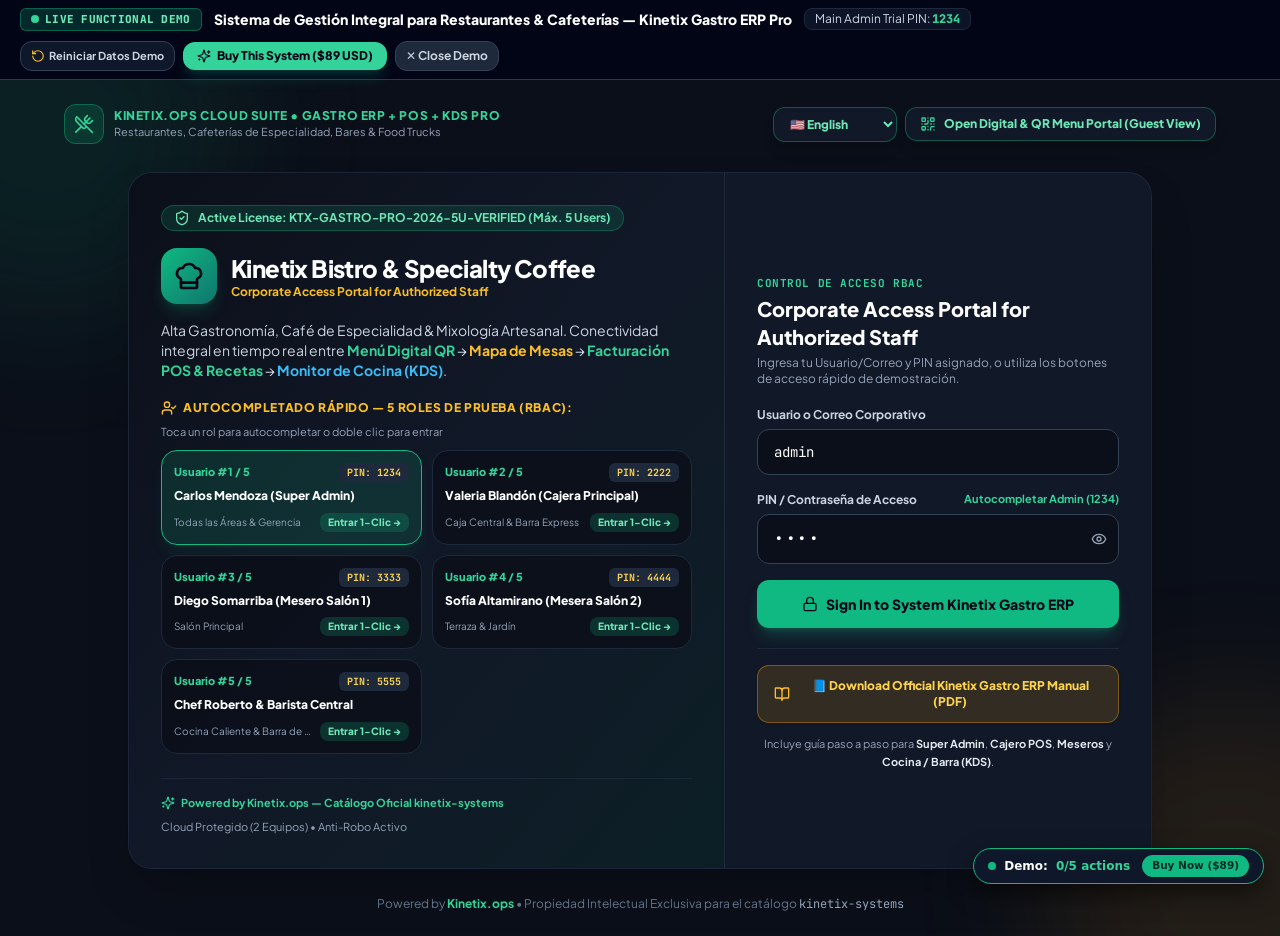
==== commit 0cc68715: "feat(i18n): add global multi-language engine (ES/EN/PT/FR), auto-region detection, in-app language s" ====
--- a/sistemas/gastro-erp/index.html
+++ b/sistemas/gastro-erp/index.html
@@ -28,7 +28,7 @@
     <title>
       Sistema de Gestión Integral para Restaurantes & Cafeterías — Kinetix Gastro ERP Pro
     </title>
-    <script type="module" crossorigin src="./assets/index-BgrnTHYJ.js"></script>
+    <script type="module" crossorigin src="./assets/index-DRnSJtjn.js"></script>
     <link rel="stylesheet" crossorigin href="./assets/index-zNBT_AnX.css">
   </head>
   <body class="bg-[#0B0F19] text-slate-100 antialiased selection:bg-emerald-500 selection:text-slate-950">
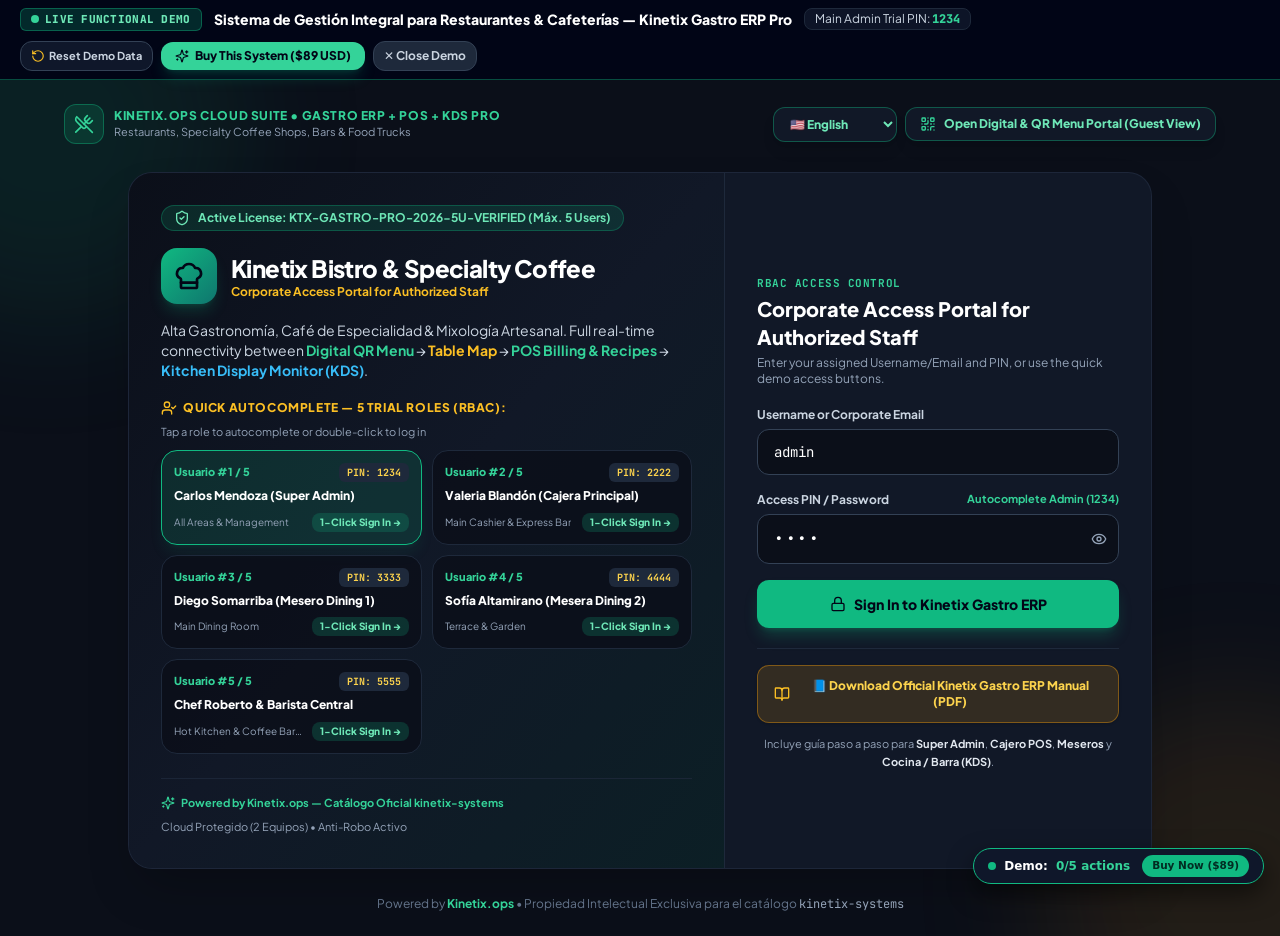
==== commit 6630aeda: "feat(brand): integrate official Kinetix neon logo across header, favicon, PWA install icons (desktop" ====
--- a/sistemas/gastro-erp/index.html
+++ b/sistemas/gastro-erp/index.html
@@ -17,7 +17,10 @@
       content="black-translucent"
     />
     <meta name="apple-mobile-web-app-title" content="Kinetix Gastro ERP" />
-    <link rel="icon" type="image/svg+xml" href="./kinetix-gastro-icon.svg" />
+    <link rel="icon" href="./favicon.ico" sizes="any" />
+    <link rel="icon" type="image/png" sizes="32x32" href="./favicon-32x32.png" />
+    <link rel="icon" type="image/png" sizes="192x192" href="./kinetix-icon-192.png" />
+    <link rel="apple-touch-icon" sizes="180x180" href="./apple-touch-icon.png" />
     <link rel="manifest" href="./manifest.json" />
     <link rel="preconnect" href="https://fonts.googleapis.com" />
     <link rel="preconnect" href="https://fonts.gstatic.com" crossorigin />
